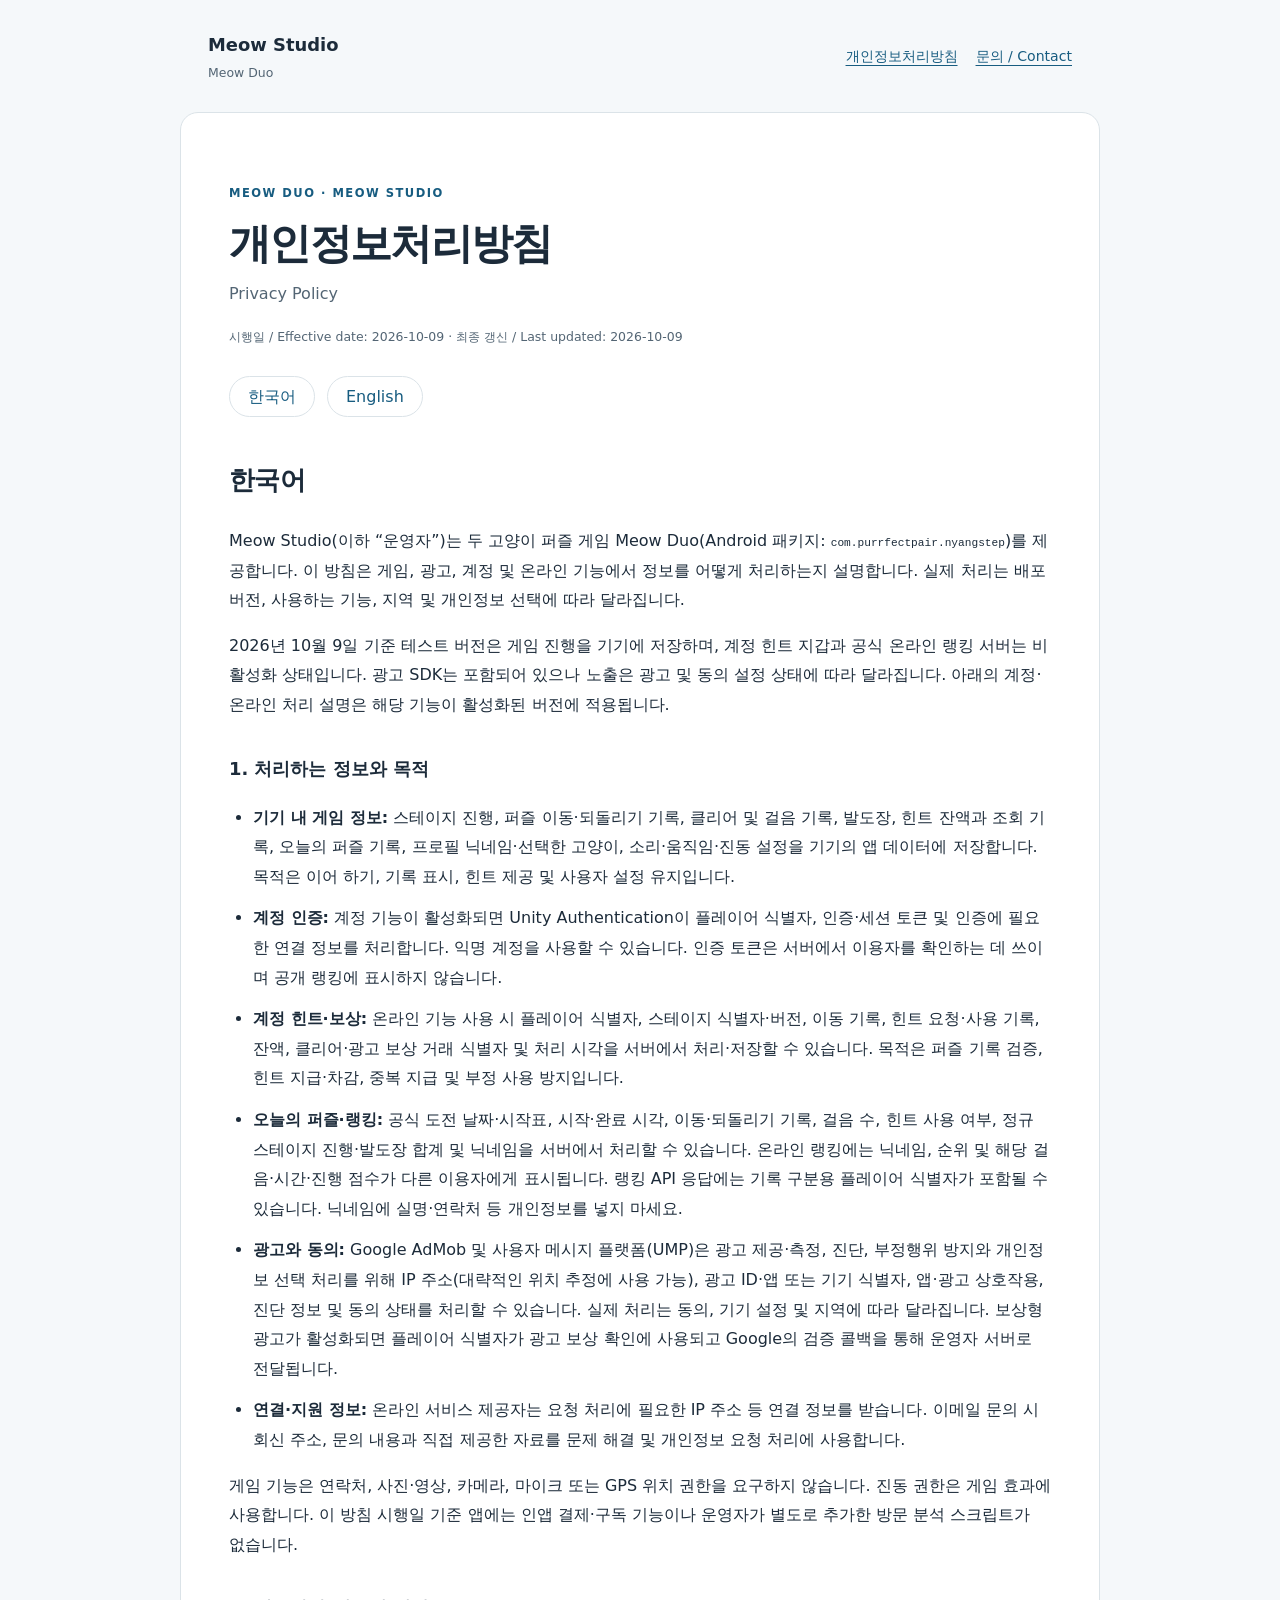
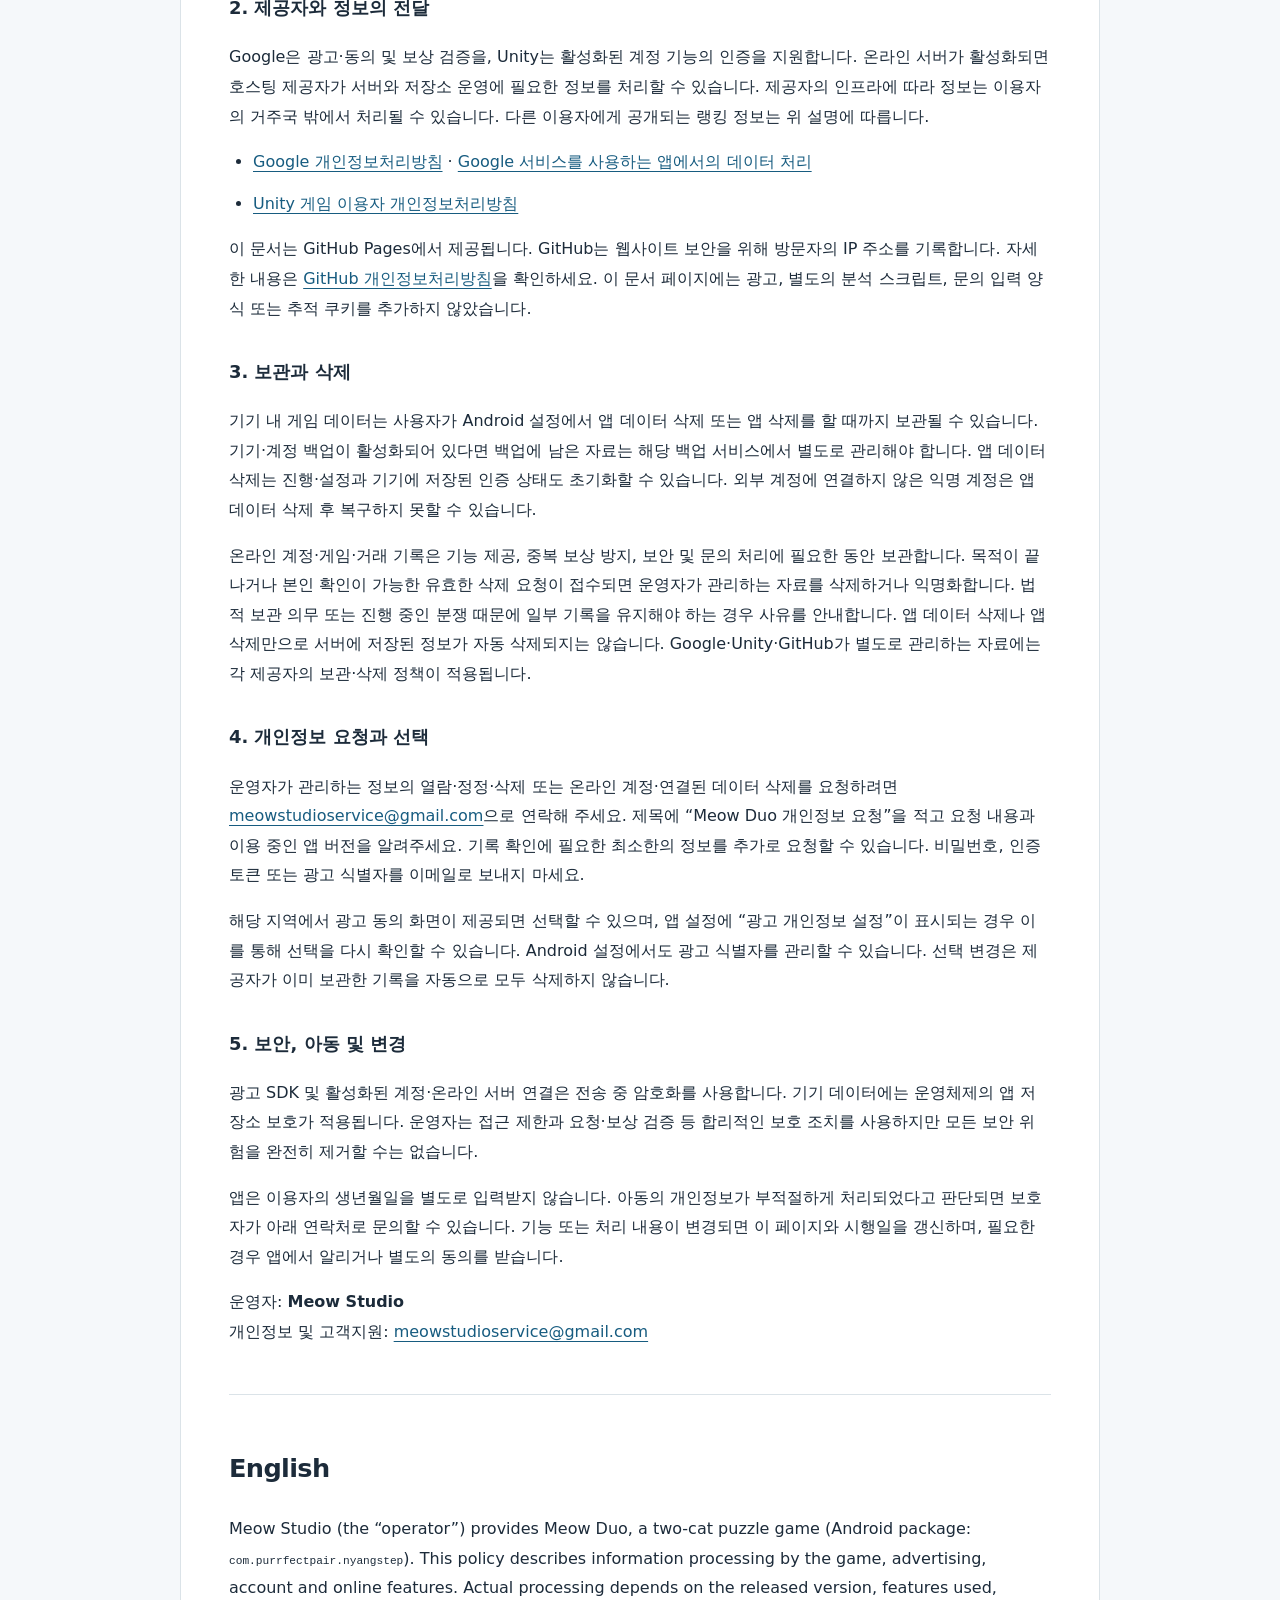
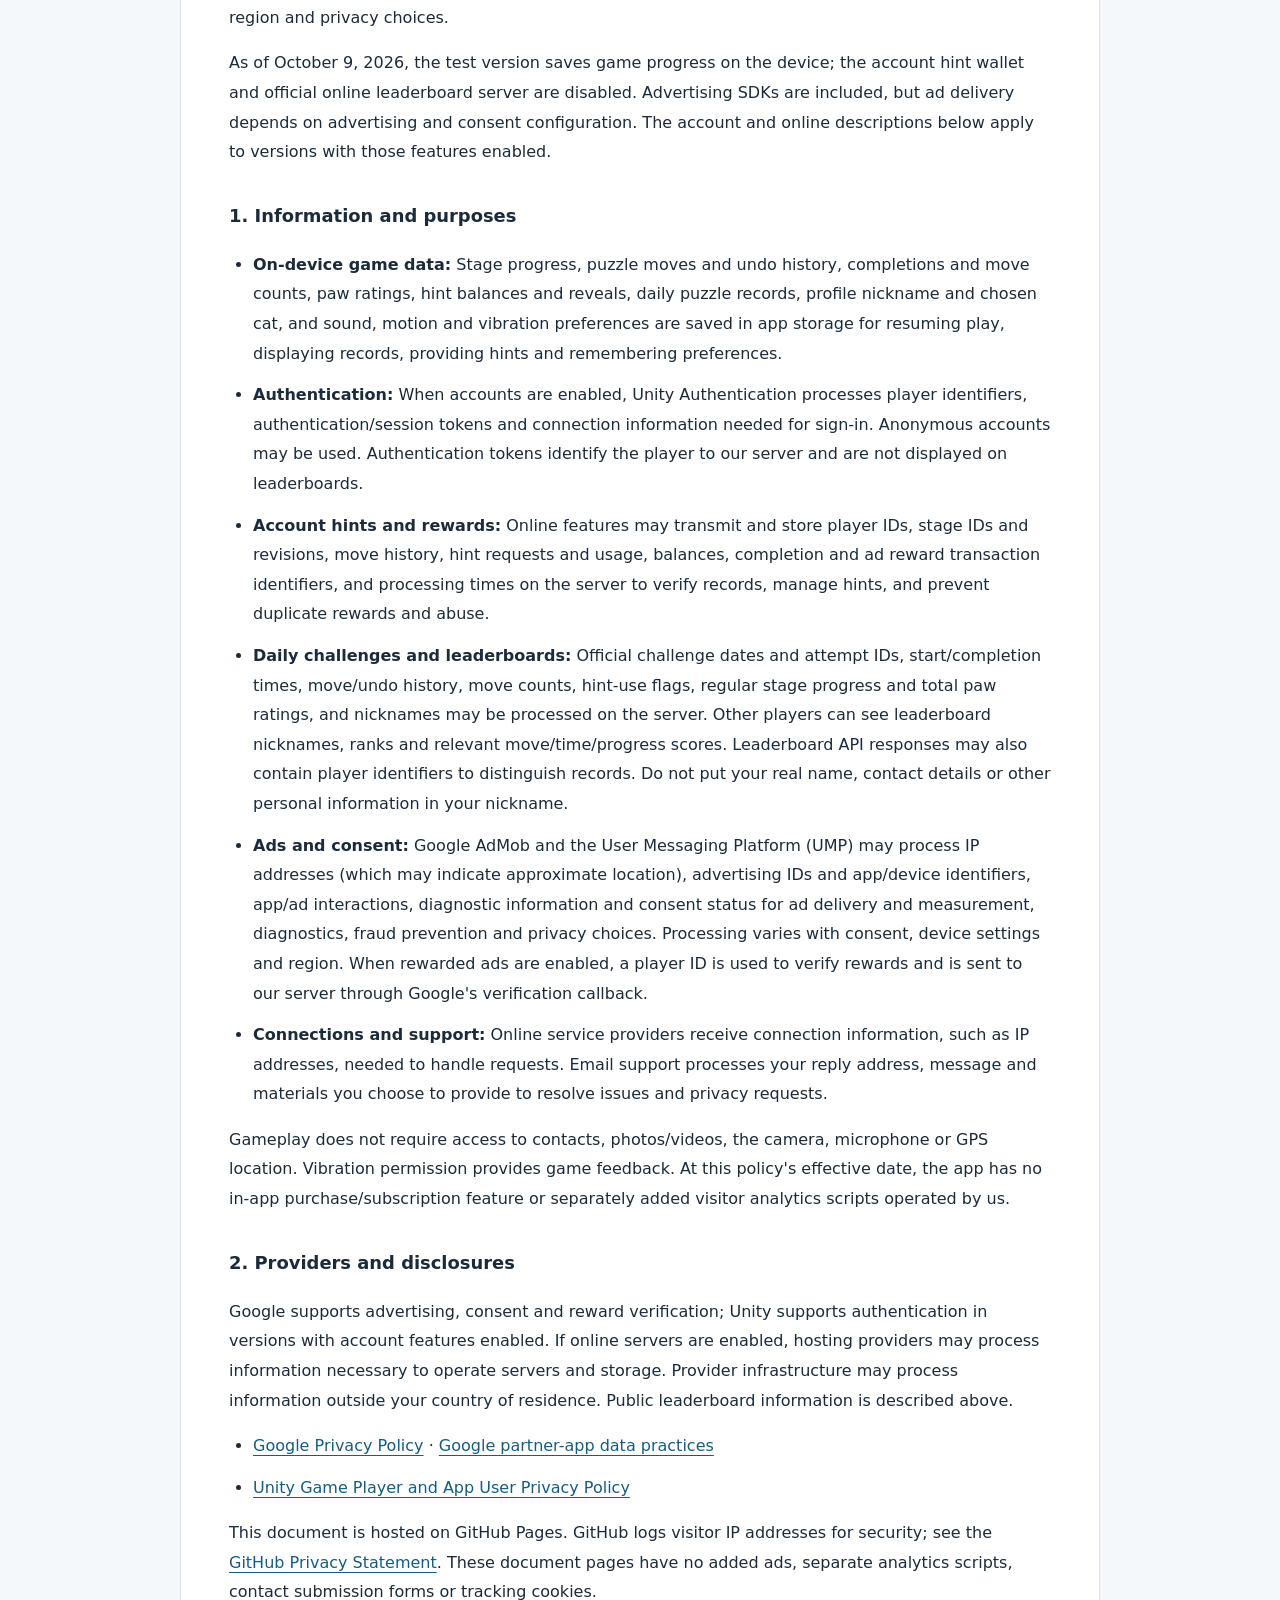
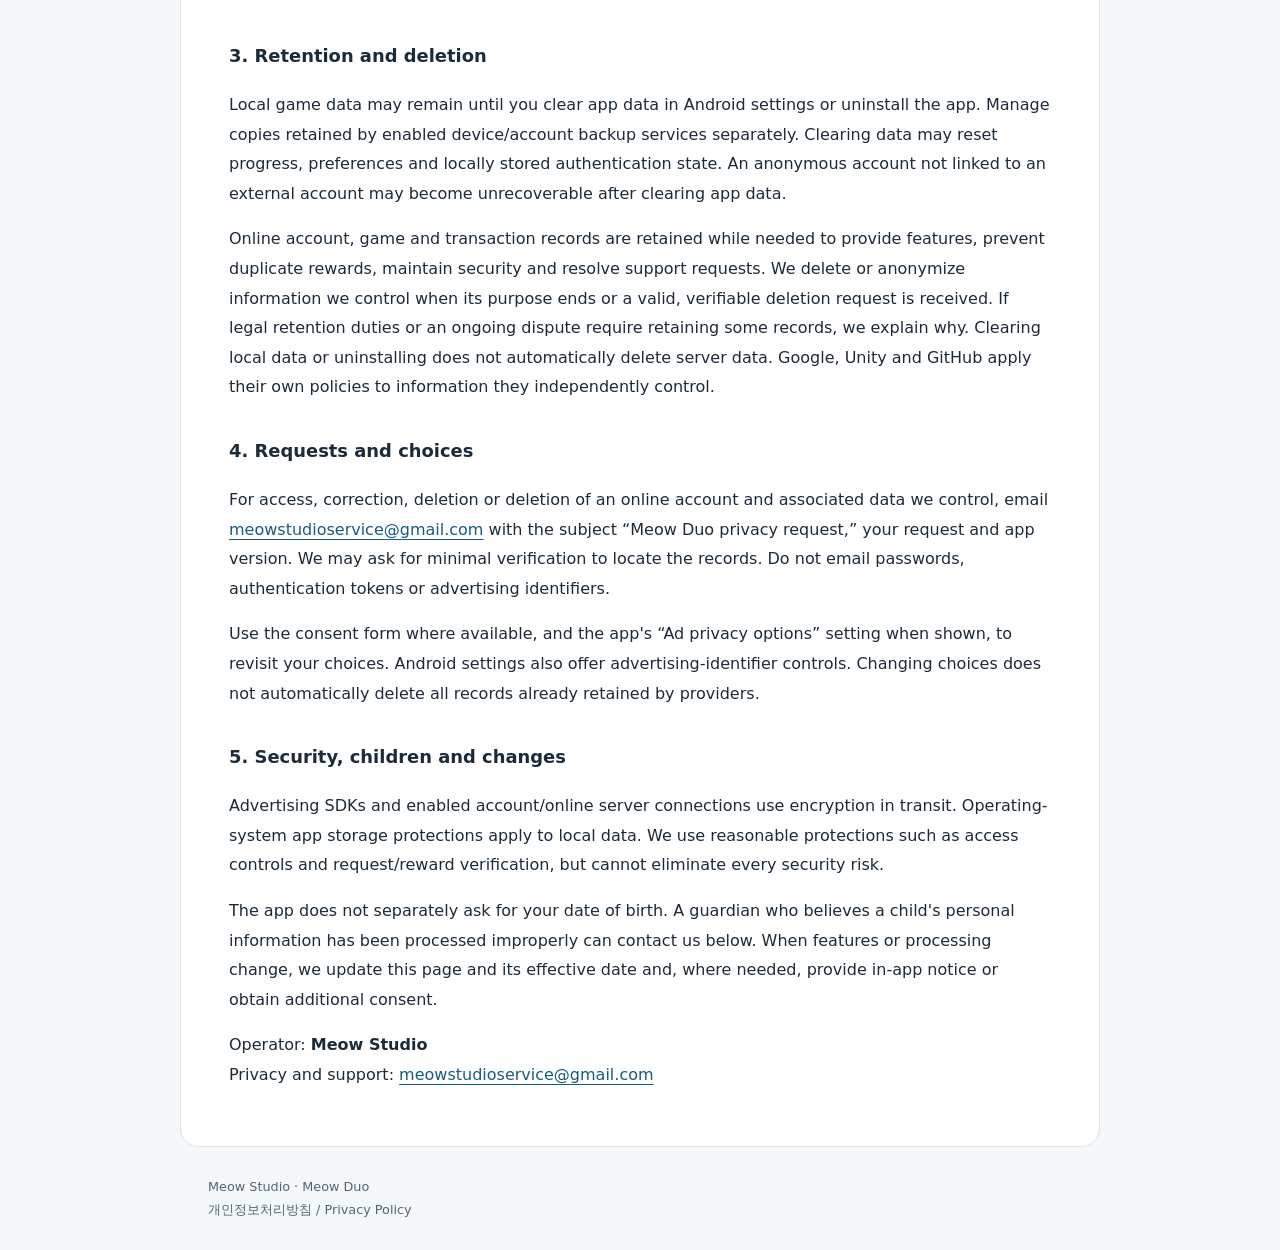
==== privacy.html @ 91e3bddf "docs(meow-duo): 한국어·영어 개인정보처리방침과 지원 페이지 게시" ====
<!doctype html>
<html lang="ko">
<head><meta charset="utf-8"><meta name="viewport" content="width=device-width, initial-scale=1"><meta name="description" content="Meow Duo 개인정보처리방침 / Privacy Policy. 게임 저장, 광고, 계정·힌트·랭킹 및 개인정보 요청 안내."><title>개인정보처리방침 · Meow Duo</title><link rel="stylesheet" href="styles.css"></head>
<body>
<a class="skip" href="#main">본문으로 / Skip to content</a>
<header><a class="brand" href="index.html">Meow Studio <span>Meow Duo</span></a><nav aria-label="문서 / Documents"><a href="privacy.html" aria-current="page">개인정보처리방침</a><a href="#contact">문의 / Contact</a></nav></header>
<main id="main"><p class="eyebrow">MEOW DUO · MEOW STUDIO</p><h1>개인정보처리방침</h1><p class="subtitle">Privacy Policy</p><p class="meta">시행일 / Effective date: 2026-10-09 · 최종 갱신 / Last updated: 2026-10-09</p>
<nav class="language" aria-label="언어 / Language"><a href="#ko">한국어</a><a href="#en">English</a></nav>
<section id="ko" lang="ko"><h2>한국어</h2>
<p>Meow Studio(이하 “운영자”)는 두 고양이 퍼즐 게임 Meow Duo(Android 패키지: <code>com.purrfectpair.nyangstep</code>)를 제공합니다. 이 방침은 게임, 광고, 계정 및 온라인 기능에서 정보를 어떻게 처리하는지 설명합니다. 실제 처리는 배포 버전, 사용하는 기능, 지역 및 개인정보 선택에 따라 달라집니다.</p>
<p>2026년 10월 9일 기준 테스트 버전은 게임 진행을 기기에 저장하며, 계정 힌트 지갑과 공식 온라인 랭킹 서버는 비활성화 상태입니다. 광고 SDK는 포함되어 있으나 노출은 광고 및 동의 설정 상태에 따라 달라집니다. 아래의 계정·온라인 처리 설명은 해당 기능이 활성화된 버전에 적용됩니다.</p>
<h3>1. 처리하는 정보와 목적</h3><ul>
<li><strong>기기 내 게임 정보:</strong> 스테이지 진행, 퍼즐 이동·되돌리기 기록, 클리어 및 걸음 기록, 발도장, 힌트 잔액과 조회 기록, 오늘의 퍼즐 기록, 프로필 닉네임·선택한 고양이, 소리·움직임·진동 설정을 기기의 앱 데이터에 저장합니다. 목적은 이어 하기, 기록 표시, 힌트 제공 및 사용자 설정 유지입니다.</li>
<li><strong>계정 인증:</strong> 계정 기능이 활성화되면 Unity Authentication이 플레이어 식별자, 인증·세션 토큰 및 인증에 필요한 연결 정보를 처리합니다. 익명 계정을 사용할 수 있습니다. 인증 토큰은 서버에서 이용자를 확인하는 데 쓰이며 공개 랭킹에 표시하지 않습니다.</li>
<li><strong>계정 힌트·보상:</strong> 온라인 기능 사용 시 플레이어 식별자, 스테이지 식별자·버전, 이동 기록, 힌트 요청·사용 기록, 잔액, 클리어·광고 보상 거래 식별자 및 처리 시각을 서버에서 처리·저장할 수 있습니다. 목적은 퍼즐 기록 검증, 힌트 지급·차감, 중복 지급 및 부정 사용 방지입니다.</li>
<li><strong>오늘의 퍼즐·랭킹:</strong> 공식 도전 날짜·시작표, 시작·완료 시각, 이동·되돌리기 기록, 걸음 수, 힌트 사용 여부, 정규 스테이지 진행·발도장 합계 및 닉네임을 서버에서 처리할 수 있습니다. 온라인 랭킹에는 닉네임, 순위 및 해당 걸음·시간·진행 점수가 다른 이용자에게 표시됩니다. 랭킹 API 응답에는 기록 구분용 플레이어 식별자가 포함될 수 있습니다. 닉네임에 실명·연락처 등 개인정보를 넣지 마세요.</li>
<li><strong>광고와 동의:</strong> Google AdMob 및 사용자 메시지 플랫폼(UMP)은 광고 제공·측정, 진단, 부정행위 방지와 개인정보 선택 처리를 위해 IP 주소(대략적인 위치 추정에 사용 가능), 광고 ID·앱 또는 기기 식별자, 앱·광고 상호작용, 진단 정보 및 동의 상태를 처리할 수 있습니다. 실제 처리는 동의, 기기 설정 및 지역에 따라 달라집니다. 보상형 광고가 활성화되면 플레이어 식별자가 광고 보상 확인에 사용되고 Google의 검증 콜백을 통해 운영자 서버로 전달됩니다.</li>
<li><strong>연결·지원 정보:</strong> 온라인 서비스 제공자는 요청 처리에 필요한 IP 주소 등 연결 정보를 받습니다. 이메일 문의 시 회신 주소, 문의 내용과 직접 제공한 자료를 문제 해결 및 개인정보 요청 처리에 사용합니다.</li>
</ul>
<p>게임 기능은 연락처, 사진·영상, 카메라, 마이크 또는 GPS 위치 권한을 요구하지 않습니다. 진동 권한은 게임 효과에 사용합니다. 이 방침 시행일 기준 앱에는 인앱 결제·구독 기능이나 운영자가 별도로 추가한 방문 분석 스크립트가 없습니다.</p>
<h3>2. 제공자와 정보의 전달</h3>
<p>Google은 광고·동의 및 보상 검증을, Unity는 활성화된 계정 기능의 인증을 지원합니다. 온라인 서버가 활성화되면 호스팅 제공자가 서버와 저장소 운영에 필요한 정보를 처리할 수 있습니다. 제공자의 인프라에 따라 정보는 이용자의 거주국 밖에서 처리될 수 있습니다. 다른 이용자에게 공개되는 랭킹 정보는 위 설명에 따릅니다.</p>
<ul><li><a href="https://policies.google.com/privacy">Google 개인정보처리방침</a> · <a href="https://policies.google.com/technologies/partner-sites">Google 서비스를 사용하는 앱에서의 데이터 처리</a></li><li><a href="https://unity.com/legal/game-player-and-app-user-privacy-policy">Unity 게임 이용자 개인정보처리방침</a></li></ul>
<p>이 문서는 GitHub Pages에서 제공됩니다. GitHub는 웹사이트 보안을 위해 방문자의 IP 주소를 기록합니다. 자세한 내용은 <a href="https://docs.github.com/en/site-policy/privacy-policies/github-general-privacy-statement">GitHub 개인정보처리방침</a>을 확인하세요. 이 문서 페이지에는 광고, 별도의 분석 스크립트, 문의 입력 양식 또는 추적 쿠키를 추가하지 않았습니다.</p>
<h3>3. 보관과 삭제</h3>
<p>기기 내 게임 데이터는 사용자가 Android 설정에서 앱 데이터 삭제 또는 앱 삭제를 할 때까지 보관될 수 있습니다. 기기·계정 백업이 활성화되어 있다면 백업에 남은 자료는 해당 백업 서비스에서 별도로 관리해야 합니다. 앱 데이터 삭제는 진행·설정과 기기에 저장된 인증 상태도 초기화할 수 있습니다. 외부 계정에 연결하지 않은 익명 계정은 앱 데이터 삭제 후 복구하지 못할 수 있습니다.</p>
<p>온라인 계정·게임·거래 기록은 기능 제공, 중복 보상 방지, 보안 및 문의 처리에 필요한 동안 보관합니다. 목적이 끝나거나 본인 확인이 가능한 유효한 삭제 요청이 접수되면 운영자가 관리하는 자료를 삭제하거나 익명화합니다. 법적 보관 의무 또는 진행 중인 분쟁 때문에 일부 기록을 유지해야 하는 경우 사유를 안내합니다. 앱 데이터 삭제나 앱 삭제만으로 서버에 저장된 정보가 자동 삭제되지는 않습니다. Google·Unity·GitHub가 별도로 관리하는 자료에는 각 제공자의 보관·삭제 정책이 적용됩니다.</p>
<h3>4. 개인정보 요청과 선택</h3>
<p>운영자가 관리하는 정보의 열람·정정·삭제 또는 온라인 계정·연결된 데이터 삭제를 요청하려면 <a href="mailto:meowstudioservice@gmail.com?subject=Meow%20Duo%20privacy%20request">meowstudioservice@gmail.com</a>으로 연락해 주세요. 제목에 “Meow Duo 개인정보 요청”을 적고 요청 내용과 이용 중인 앱 버전을 알려주세요. 기록 확인에 필요한 최소한의 정보를 추가로 요청할 수 있습니다. 비밀번호, 인증 토큰 또는 광고 식별자를 이메일로 보내지 마세요.</p>
<p>해당 지역에서 광고 동의 화면이 제공되면 선택할 수 있으며, 앱 설정에 “광고 개인정보 설정”이 표시되는 경우 이를 통해 선택을 다시 확인할 수 있습니다. Android 설정에서도 광고 식별자를 관리할 수 있습니다. 선택 변경은 제공자가 이미 보관한 기록을 자동으로 모두 삭제하지 않습니다.</p>
<h3>5. 보안, 아동 및 변경</h3>
<p>광고 SDK 및 활성화된 계정·온라인 서버 연결은 전송 중 암호화를 사용합니다. 기기 데이터에는 운영체제의 앱 저장소 보호가 적용됩니다. 운영자는 접근 제한과 요청·보상 검증 등 합리적인 보호 조치를 사용하지만 모든 보안 위험을 완전히 제거할 수는 없습니다.</p>
<p>앱은 이용자의 생년월일을 별도로 입력받지 않습니다. 아동의 개인정보가 부적절하게 처리되었다고 판단되면 보호자가 아래 연락처로 문의할 수 있습니다. 기능 또는 처리 내용이 변경되면 이 페이지와 시행일을 갱신하며, 필요한 경우 앱에서 알리거나 별도의 동의를 받습니다.</p>
<p id="contact">운영자: <strong>Meow Studio</strong><br>개인정보 및 고객지원: <a href="mailto:meowstudioservice@gmail.com">meowstudioservice@gmail.com</a></p></section>
<section id="en" lang="en"><h2>English</h2>
<p>Meow Studio (the “operator”) provides Meow Duo, a two-cat puzzle game (Android package: <code>com.purrfectpair.nyangstep</code>). This policy describes information processing by the game, advertising, account and online features. Actual processing depends on the released version, features used, region and privacy choices.</p>
<p>As of October 9, 2026, the test version saves game progress on the device; the account hint wallet and official online leaderboard server are disabled. Advertising SDKs are included, but ad delivery depends on advertising and consent configuration. The account and online descriptions below apply to versions with those features enabled.</p>
<h3>1. Information and purposes</h3><ul>
<li><strong>On-device game data:</strong> Stage progress, puzzle moves and undo history, completions and move counts, paw ratings, hint balances and reveals, daily puzzle records, profile nickname and chosen cat, and sound, motion and vibration preferences are saved in app storage for resuming play, displaying records, providing hints and remembering preferences.</li>
<li><strong>Authentication:</strong> When accounts are enabled, Unity Authentication processes player identifiers, authentication/session tokens and connection information needed for sign-in. Anonymous accounts may be used. Authentication tokens identify the player to our server and are not displayed on leaderboards.</li>
<li><strong>Account hints and rewards:</strong> Online features may transmit and store player IDs, stage IDs and revisions, move history, hint requests and usage, balances, completion and ad reward transaction identifiers, and processing times on the server to verify records, manage hints, and prevent duplicate rewards and abuse.</li>
<li><strong>Daily challenges and leaderboards:</strong> Official challenge dates and attempt IDs, start/completion times, move/undo history, move counts, hint-use flags, regular stage progress and total paw ratings, and nicknames may be processed on the server. Other players can see leaderboard nicknames, ranks and relevant move/time/progress scores. Leaderboard API responses may also contain player identifiers to distinguish records. Do not put your real name, contact details or other personal information in your nickname.</li>
<li><strong>Ads and consent:</strong> Google AdMob and the User Messaging Platform (UMP) may process IP addresses (which may indicate approximate location), advertising IDs and app/device identifiers, app/ad interactions, diagnostic information and consent status for ad delivery and measurement, diagnostics, fraud prevention and privacy choices. Processing varies with consent, device settings and region. When rewarded ads are enabled, a player ID is used to verify rewards and is sent to our server through Google's verification callback.</li>
<li><strong>Connections and support:</strong> Online service providers receive connection information, such as IP addresses, needed to handle requests. Email support processes your reply address, message and materials you choose to provide to resolve issues and privacy requests.</li></ul>
<p>Gameplay does not require access to contacts, photos/videos, the camera, microphone or GPS location. Vibration permission provides game feedback. At this policy's effective date, the app has no in-app purchase/subscription feature or separately added visitor analytics scripts operated by us.</p>
<h3>2. Providers and disclosures</h3>
<p>Google supports advertising, consent and reward verification; Unity supports authentication in versions with account features enabled. If online servers are enabled, hosting providers may process information necessary to operate servers and storage. Provider infrastructure may process information outside your country of residence. Public leaderboard information is described above.</p>
<ul><li><a href="https://policies.google.com/privacy">Google Privacy Policy</a> · <a href="https://policies.google.com/technologies/partner-sites">Google partner-app data practices</a></li><li><a href="https://unity.com/legal/game-player-and-app-user-privacy-policy">Unity Game Player and App User Privacy Policy</a></li></ul>
<p>This document is hosted on GitHub Pages. GitHub logs visitor IP addresses for security; see the <a href="https://docs.github.com/en/site-policy/privacy-policies/github-general-privacy-statement">GitHub Privacy Statement</a>. These document pages have no added ads, separate analytics scripts, contact submission forms or tracking cookies.</p>
<h3>3. Retention and deletion</h3>
<p>Local game data may remain until you clear app data in Android settings or uninstall the app. Manage copies retained by enabled device/account backup services separately. Clearing data may reset progress, preferences and locally stored authentication state. An anonymous account not linked to an external account may become unrecoverable after clearing app data.</p>
<p>Online account, game and transaction records are retained while needed to provide features, prevent duplicate rewards, maintain security and resolve support requests. We delete or anonymize information we control when its purpose ends or a valid, verifiable deletion request is received. If legal retention duties or an ongoing dispute require retaining some records, we explain why. Clearing local data or uninstalling does not automatically delete server data. Google, Unity and GitHub apply their own policies to information they independently control.</p>
<h3>4. Requests and choices</h3>
<p>For access, correction, deletion or deletion of an online account and associated data we control, email <a href="mailto:meowstudioservice@gmail.com?subject=Meow%20Duo%20privacy%20request">meowstudioservice@gmail.com</a> with the subject “Meow Duo privacy request,” your request and app version. We may ask for minimal verification to locate the records. Do not email passwords, authentication tokens or advertising identifiers.</p>
<p>Use the consent form where available, and the app's “Ad privacy options” setting when shown, to revisit your choices. Android settings also offer advertising-identifier controls. Changing choices does not automatically delete all records already retained by providers.</p>
<h3>5. Security, children and changes</h3>
<p>Advertising SDKs and enabled account/online server connections use encryption in transit. Operating-system app storage protections apply to local data. We use reasonable protections such as access controls and request/reward verification, but cannot eliminate every security risk.</p>
<p>The app does not separately ask for your date of birth. A guardian who believes a child's personal information has been processed improperly can contact us below. When features or processing change, we update this page and its effective date and, where needed, provide in-app notice or obtain additional consent.</p>
<p>Operator: <strong>Meow Studio</strong><br>Privacy and support: <a href="mailto:meowstudioservice@gmail.com">meowstudioservice@gmail.com</a></p></section>
</main><footer>Meow Studio · Meow Duo <span>개인정보처리방침 / Privacy Policy</span></footer></body></html>
---- styles.css ----
:root { color-scheme: light; --ink:#1c2b3a; --muted:#536574; --accent:#175c80; --line:#dbe3e8; }
* { box-sizing:border-box; }
html { scroll-behavior:smooth; scroll-padding-top:24px; }
body { margin:0; background:#f5f8fa; color:var(--ink); font-family:system-ui,-apple-system,"Segoe UI","Malgun Gothic",sans-serif; line-height:1.85; }
a { color:var(--accent); text-underline-offset:4px; overflow-wrap:anywhere; }
a:focus-visible { outline:3px solid #e2942b; outline-offset:5px; }
header, main, footer { max-width:920px; margin:auto; padding:28px; }
header { display:flex; align-items:center; justify-content:space-between; flex-wrap:wrap; gap:18px; }
header nav { display:flex; flex-wrap:wrap; gap:18px; font-size:.88rem; }
.brand { color:var(--ink); font-size:1.12rem; font-weight:750; text-decoration:none; }
.brand span { display:block; color:var(--muted); font-size:.78rem; font-weight:450; }
main { background:#fff; border:1px solid var(--line); border-radius:18px; padding:40px 48px; }
.draft { background:#fff3d9; border:1px solid #edcd89; padding:12px 16px; border-radius:8px; font-size:.85rem; color:#694a0c; }
.eyebrow { margin-top:30px; color:var(--accent); font-size:.72rem; font-weight:750; letter-spacing:.13em; }
h1 { margin:4px 0 8px; font-size:clamp(1.9rem,5vw,2.65rem); line-height:1.3; letter-spacing:-.04em; }
.subtitle { margin-top:0; color:var(--muted); }
.meta { color:var(--muted); font-size:.78rem; }
h2 { margin-top:2.5rem; font-size:1.6rem; letter-spacing:-.025em; }
h3 { margin-top:2rem; font-size:1.12rem; }
section + section { border-top:1px solid var(--line); margin-top:48px; padding-top:10px; }
li { margin-bottom:12px; }
ul { padding-left:24px; }
code { overflow-wrap:anywhere; font-size:.86em; }
.language { display:flex; gap:12px; margin:28px 0; }
.language a { border:1px solid var(--line); padding:5px 18px; border-radius:40px; text-decoration:none; }
.pending { color:#805000; background:#fff3d9; padding:2px 5px; border-radius:4px; overflow-wrap:anywhere; }
.table-wrap { overflow-x:auto; }
table { width:100%; border-collapse:collapse; text-align:left; font-size:.91rem; }
caption { text-align:left; font-weight:650; margin-bottom:8px; }
th, td { padding:12px; border-bottom:1px solid var(--line); vertical-align:top; }
thead { background:#f0f5f8; }
.cards { display:grid; grid-template-columns:1fr 1fr; gap:18px; margin:28px 0; }
.card { padding:24px; border:1px solid var(--line); border-radius:12px; text-decoration:none; }
.card strong, .card span { display:block; }
.card p { color:var(--muted); font-size:.9rem; }
footer { font-size:.8rem; color:var(--muted); }
footer span { display:block; }
.skip { position:absolute; top:-100px; left:12px; padding:10px; background:#fff; }
.skip:focus { top:8px; }
@media(max-width:600px) { header, footer { padding:20px; } main { padding:24px 20px; border-radius:0; border-left:0; border-right:0; } .cards { grid-template-columns:1fr; } th,td { padding:9px; } }
@media(prefers-reduced-motion:reduce) { html { scroll-behavior:auto; } }
@media print { body { background:white; } header,footer,.language,.skip { display:none; } main { border:0; max-width:none; padding:0; } a { color:inherit; } }
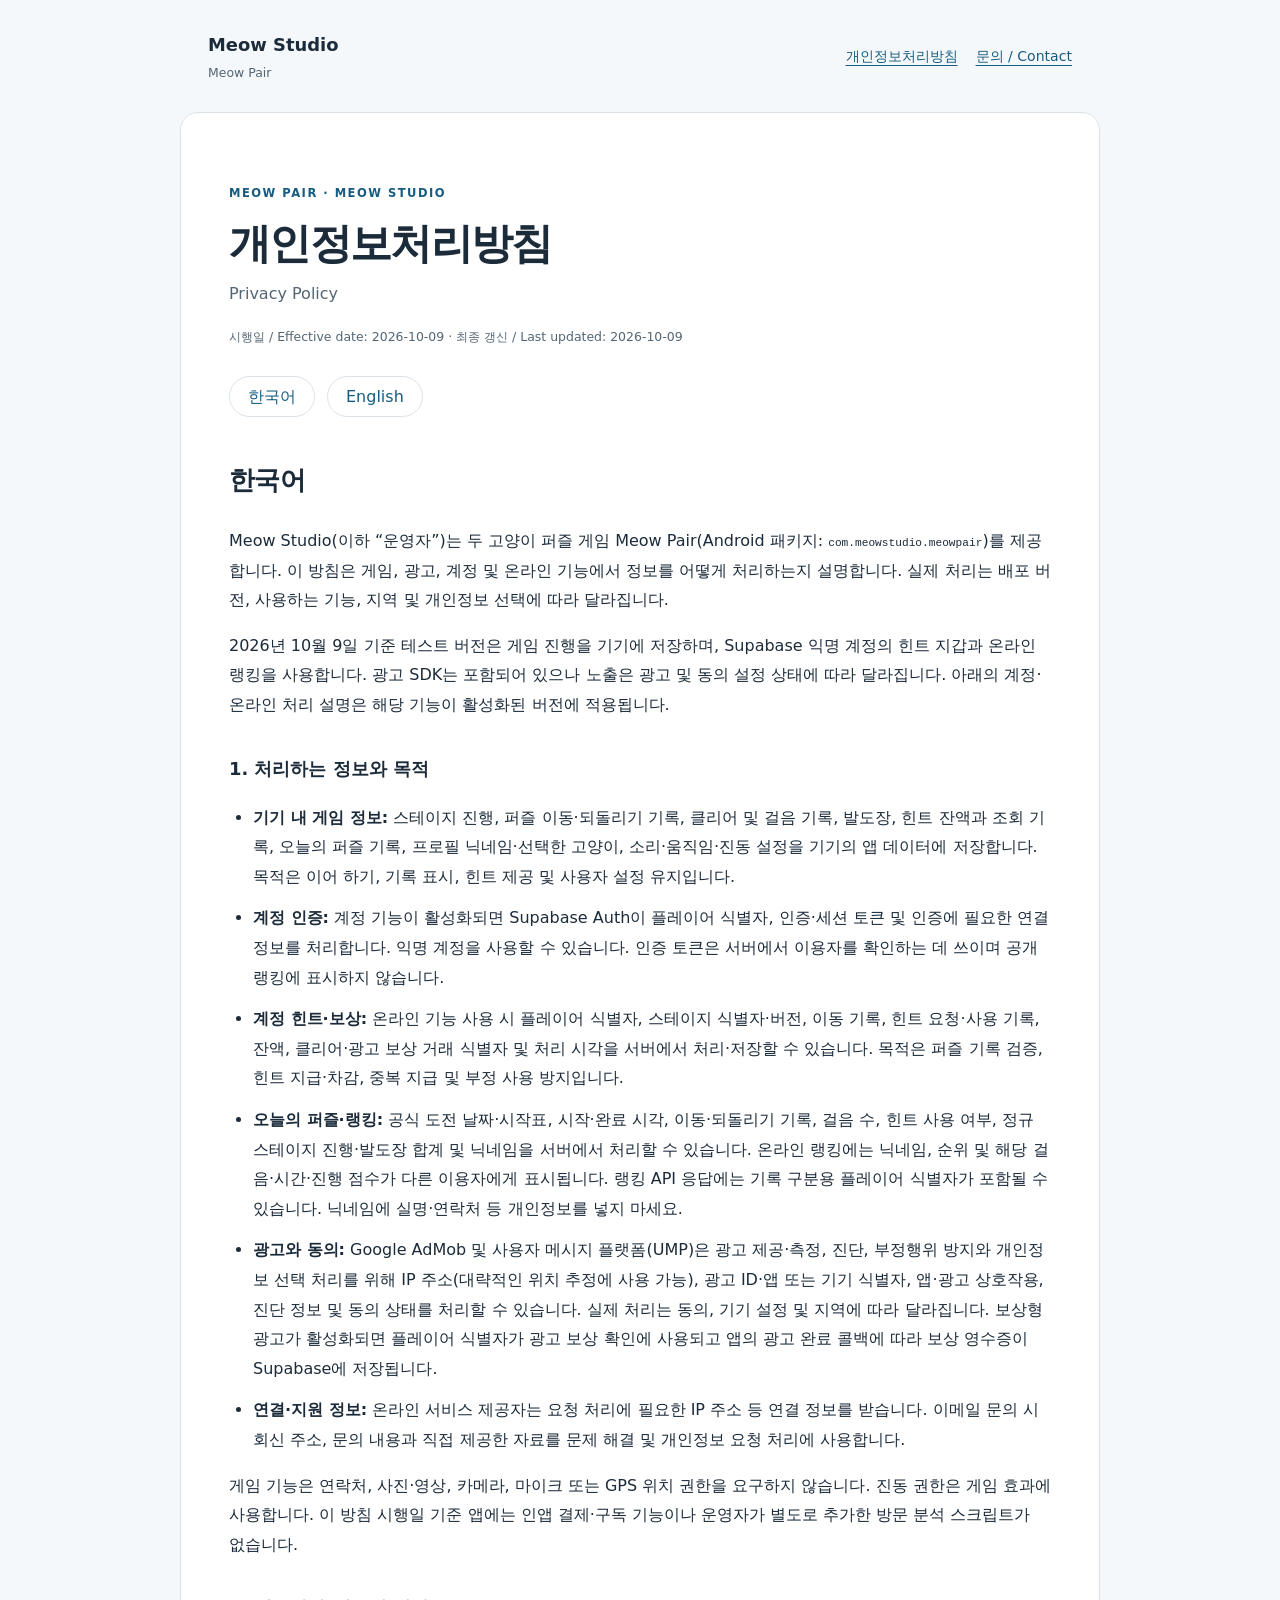
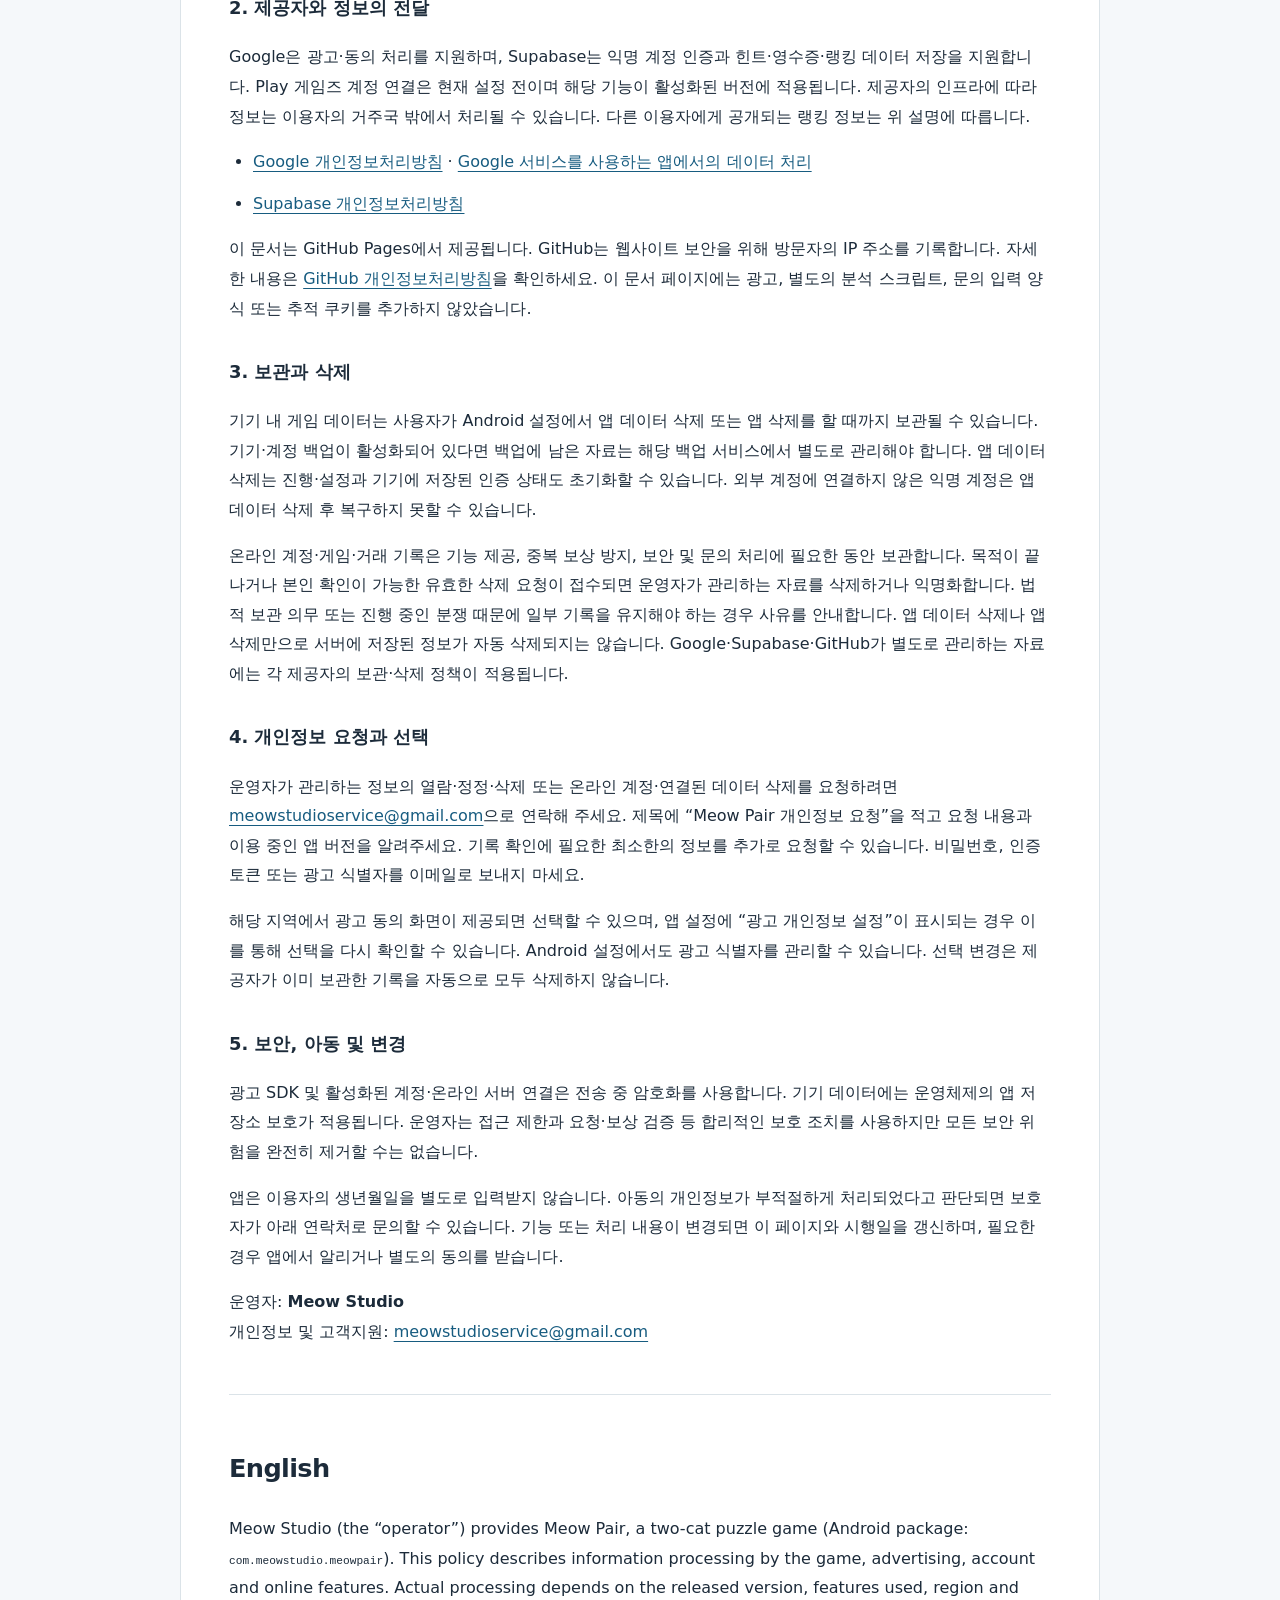
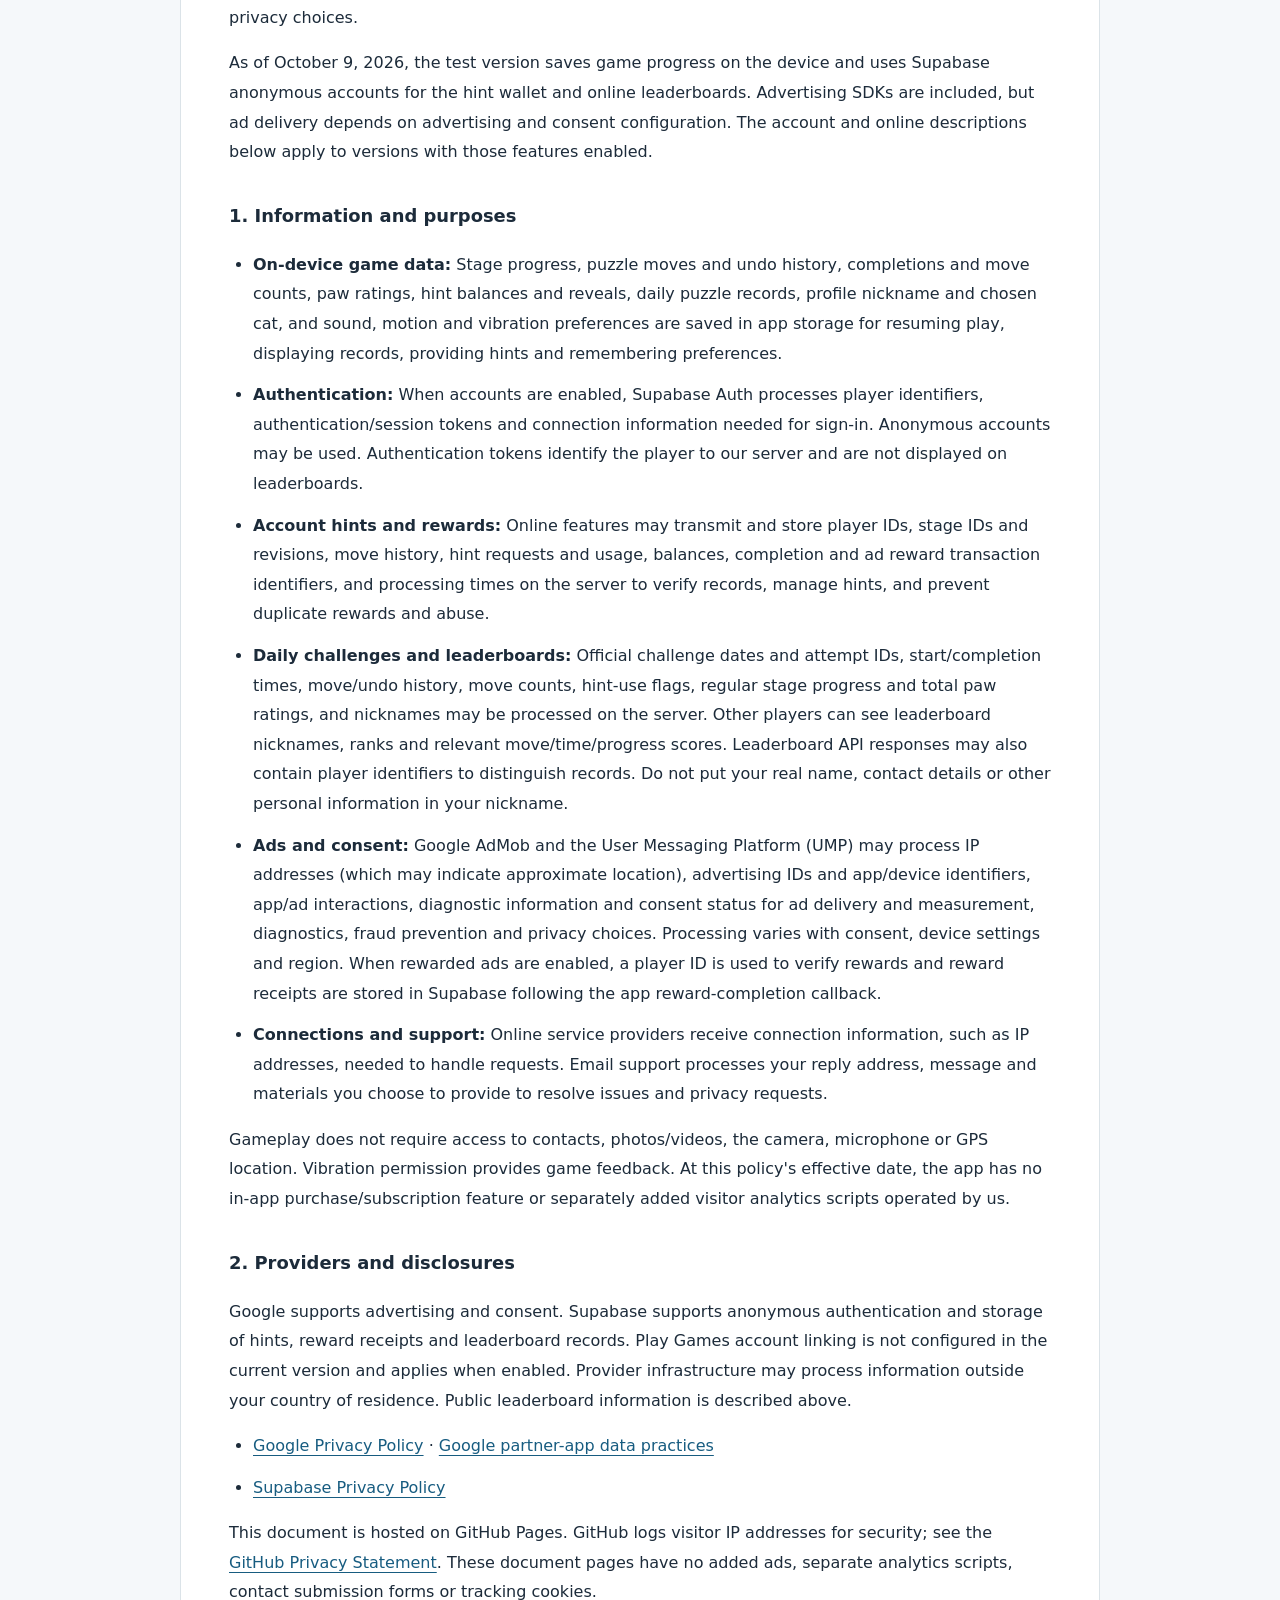
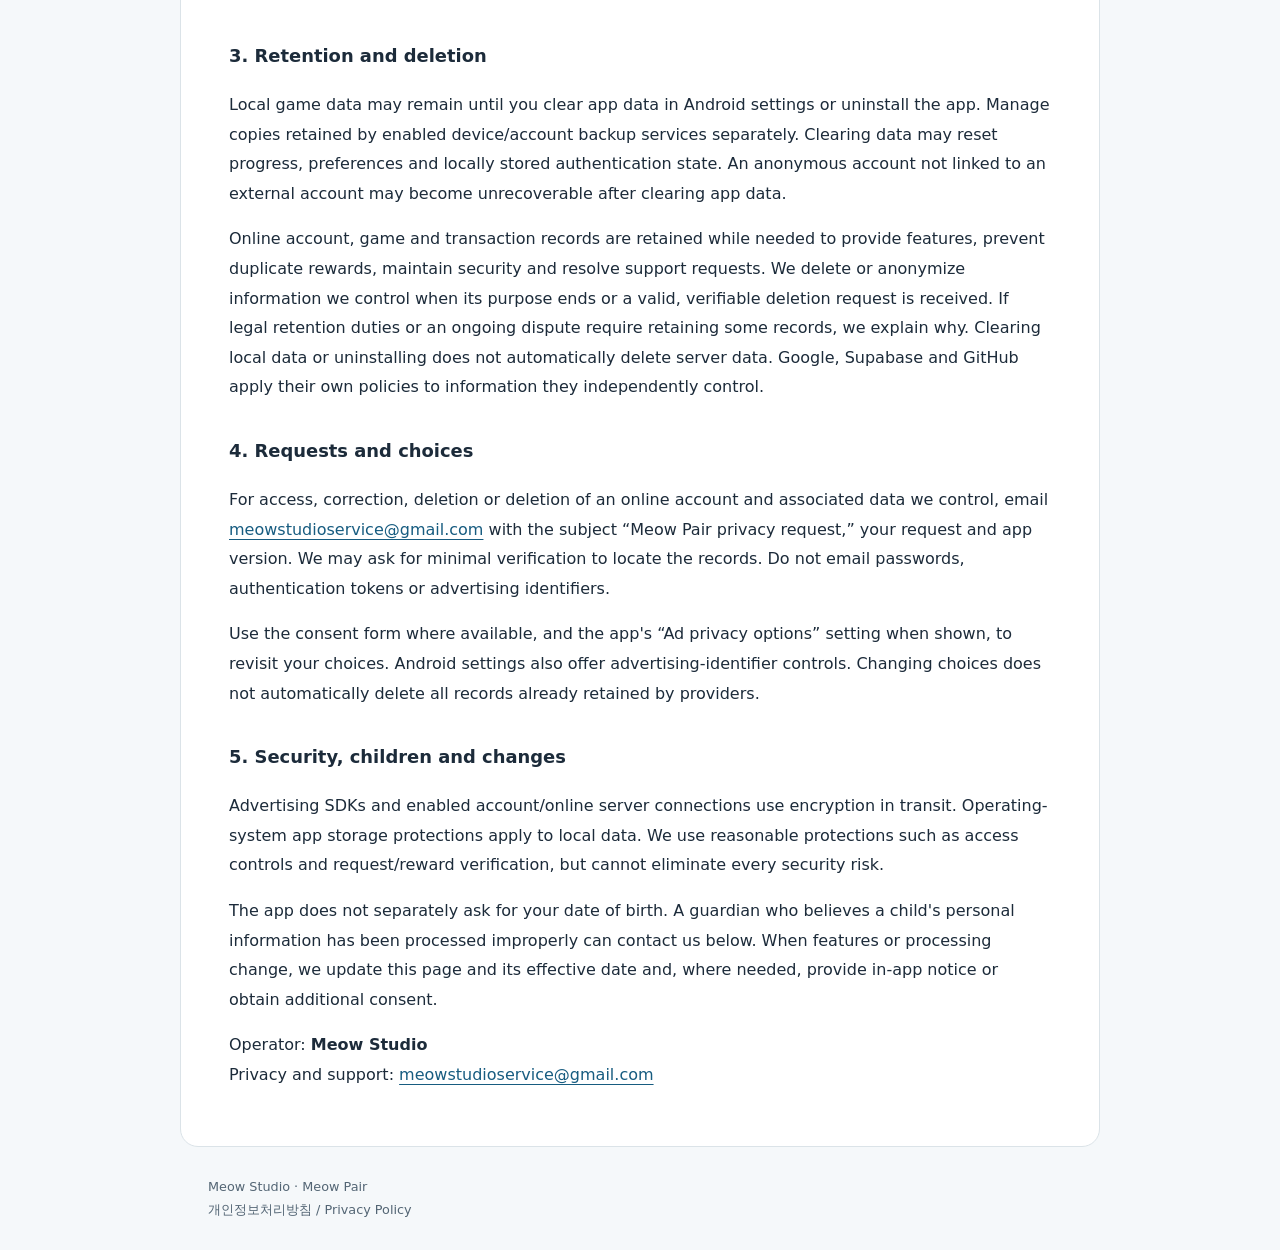
==== commit 5c08f801: "docs(meow-pair): 앱 이름과 Supabase 개인정보 안내 갱신" ====
--- a/privacy.html
+++ b/privacy.html
@@ -1,60 +1,60 @@
 <!doctype html>
 <html lang="ko">
-<head><meta charset="utf-8"><meta name="viewport" content="width=device-width, initial-scale=1"><meta name="description" content="Meow Duo 개인정보처리방침 / Privacy Policy. 게임 저장, 광고, 계정·힌트·랭킹 및 개인정보 요청 안내."><title>개인정보처리방침 · Meow Duo</title><link rel="stylesheet" href="styles.css"></head>
+<head><meta charset="utf-8"><meta name="viewport" content="width=device-width, initial-scale=1"><meta name="description" content="Meow Pair 개인정보처리방침 / Privacy Policy. 게임 저장, 광고, 계정·힌트·랭킹 및 개인정보 요청 안내."><title>개인정보처리방침 · Meow Pair</title><link rel="stylesheet" href="styles.css"></head>
 <body>
 <a class="skip" href="#main">본문으로 / Skip to content</a>
-<header><a class="brand" href="index.html">Meow Studio <span>Meow Duo</span></a><nav aria-label="문서 / Documents"><a href="privacy.html" aria-current="page">개인정보처리방침</a><a href="#contact">문의 / Contact</a></nav></header>
-<main id="main"><p class="eyebrow">MEOW DUO · MEOW STUDIO</p><h1>개인정보처리방침</h1><p class="subtitle">Privacy Policy</p><p class="meta">시행일 / Effective date: 2026-10-09 · 최종 갱신 / Last updated: 2026-10-09</p>
+<header><a class="brand" href="index.html">Meow Studio <span>Meow Pair</span></a><nav aria-label="문서 / Documents"><a href="privacy.html" aria-current="page">개인정보처리방침</a><a href="#contact">문의 / Contact</a></nav></header>
+<main id="main"><p class="eyebrow">MEOW PAIR · MEOW STUDIO</p><h1>개인정보처리방침</h1><p class="subtitle">Privacy Policy</p><p class="meta">시행일 / Effective date: 2026-10-09 · 최종 갱신 / Last updated: 2026-10-09</p>
 <nav class="language" aria-label="언어 / Language"><a href="#ko">한국어</a><a href="#en">English</a></nav>
 <section id="ko" lang="ko"><h2>한국어</h2>
-<p>Meow Studio(이하 “운영자”)는 두 고양이 퍼즐 게임 Meow Duo(Android 패키지: <code>com.purrfectpair.nyangstep</code>)를 제공합니다. 이 방침은 게임, 광고, 계정 및 온라인 기능에서 정보를 어떻게 처리하는지 설명합니다. 실제 처리는 배포 버전, 사용하는 기능, 지역 및 개인정보 선택에 따라 달라집니다.</p>
-<p>2026년 10월 9일 기준 테스트 버전은 게임 진행을 기기에 저장하며, 계정 힌트 지갑과 공식 온라인 랭킹 서버는 비활성화 상태입니다. 광고 SDK는 포함되어 있으나 노출은 광고 및 동의 설정 상태에 따라 달라집니다. 아래의 계정·온라인 처리 설명은 해당 기능이 활성화된 버전에 적용됩니다.</p>
+<p>Meow Studio(이하 “운영자”)는 두 고양이 퍼즐 게임 Meow Pair(Android 패키지: <code>com.meowstudio.meowpair</code>)를 제공합니다. 이 방침은 게임, 광고, 계정 및 온라인 기능에서 정보를 어떻게 처리하는지 설명합니다. 실제 처리는 배포 버전, 사용하는 기능, 지역 및 개인정보 선택에 따라 달라집니다.</p>
+<p>2026년 10월 9일 기준 테스트 버전은 게임 진행을 기기에 저장하며, Supabase 익명 계정의 힌트 지갑과 온라인 랭킹을 사용합니다. 광고 SDK는 포함되어 있으나 노출은 광고 및 동의 설정 상태에 따라 달라집니다. 아래의 계정·온라인 처리 설명은 해당 기능이 활성화된 버전에 적용됩니다.</p>
 <h3>1. 처리하는 정보와 목적</h3><ul>
 <li><strong>기기 내 게임 정보:</strong> 스테이지 진행, 퍼즐 이동·되돌리기 기록, 클리어 및 걸음 기록, 발도장, 힌트 잔액과 조회 기록, 오늘의 퍼즐 기록, 프로필 닉네임·선택한 고양이, 소리·움직임·진동 설정을 기기의 앱 데이터에 저장합니다. 목적은 이어 하기, 기록 표시, 힌트 제공 및 사용자 설정 유지입니다.</li>
-<li><strong>계정 인증:</strong> 계정 기능이 활성화되면 Unity Authentication이 플레이어 식별자, 인증·세션 토큰 및 인증에 필요한 연결 정보를 처리합니다. 익명 계정을 사용할 수 있습니다. 인증 토큰은 서버에서 이용자를 확인하는 데 쓰이며 공개 랭킹에 표시하지 않습니다.</li>
+<li><strong>계정 인증:</strong> 계정 기능이 활성화되면 Supabase Auth이 플레이어 식별자, 인증·세션 토큰 및 인증에 필요한 연결 정보를 처리합니다. 익명 계정을 사용할 수 있습니다. 인증 토큰은 서버에서 이용자를 확인하는 데 쓰이며 공개 랭킹에 표시하지 않습니다.</li>
 <li><strong>계정 힌트·보상:</strong> 온라인 기능 사용 시 플레이어 식별자, 스테이지 식별자·버전, 이동 기록, 힌트 요청·사용 기록, 잔액, 클리어·광고 보상 거래 식별자 및 처리 시각을 서버에서 처리·저장할 수 있습니다. 목적은 퍼즐 기록 검증, 힌트 지급·차감, 중복 지급 및 부정 사용 방지입니다.</li>
 <li><strong>오늘의 퍼즐·랭킹:</strong> 공식 도전 날짜·시작표, 시작·완료 시각, 이동·되돌리기 기록, 걸음 수, 힌트 사용 여부, 정규 스테이지 진행·발도장 합계 및 닉네임을 서버에서 처리할 수 있습니다. 온라인 랭킹에는 닉네임, 순위 및 해당 걸음·시간·진행 점수가 다른 이용자에게 표시됩니다. 랭킹 API 응답에는 기록 구분용 플레이어 식별자가 포함될 수 있습니다. 닉네임에 실명·연락처 등 개인정보를 넣지 마세요.</li>
-<li><strong>광고와 동의:</strong> Google AdMob 및 사용자 메시지 플랫폼(UMP)은 광고 제공·측정, 진단, 부정행위 방지와 개인정보 선택 처리를 위해 IP 주소(대략적인 위치 추정에 사용 가능), 광고 ID·앱 또는 기기 식별자, 앱·광고 상호작용, 진단 정보 및 동의 상태를 처리할 수 있습니다. 실제 처리는 동의, 기기 설정 및 지역에 따라 달라집니다. 보상형 광고가 활성화되면 플레이어 식별자가 광고 보상 확인에 사용되고 Google의 검증 콜백을 통해 운영자 서버로 전달됩니다.</li>
+<li><strong>광고와 동의:</strong> Google AdMob 및 사용자 메시지 플랫폼(UMP)은 광고 제공·측정, 진단, 부정행위 방지와 개인정보 선택 처리를 위해 IP 주소(대략적인 위치 추정에 사용 가능), 광고 ID·앱 또는 기기 식별자, 앱·광고 상호작용, 진단 정보 및 동의 상태를 처리할 수 있습니다. 실제 처리는 동의, 기기 설정 및 지역에 따라 달라집니다. 보상형 광고가 활성화되면 플레이어 식별자가 광고 보상 확인에 사용되고 앱의 광고 완료 콜백에 따라 보상 영수증이 Supabase에 저장됩니다.</li>
 <li><strong>연결·지원 정보:</strong> 온라인 서비스 제공자는 요청 처리에 필요한 IP 주소 등 연결 정보를 받습니다. 이메일 문의 시 회신 주소, 문의 내용과 직접 제공한 자료를 문제 해결 및 개인정보 요청 처리에 사용합니다.</li>
 </ul>
 <p>게임 기능은 연락처, 사진·영상, 카메라, 마이크 또는 GPS 위치 권한을 요구하지 않습니다. 진동 권한은 게임 효과에 사용합니다. 이 방침 시행일 기준 앱에는 인앱 결제·구독 기능이나 운영자가 별도로 추가한 방문 분석 스크립트가 없습니다.</p>
 <h3>2. 제공자와 정보의 전달</h3>
-<p>Google은 광고·동의 및 보상 검증을, Unity는 활성화된 계정 기능의 인증을 지원합니다. 온라인 서버가 활성화되면 호스팅 제공자가 서버와 저장소 운영에 필요한 정보를 처리할 수 있습니다. 제공자의 인프라에 따라 정보는 이용자의 거주국 밖에서 처리될 수 있습니다. 다른 이용자에게 공개되는 랭킹 정보는 위 설명에 따릅니다.</p>
-<ul><li><a href="https://policies.google.com/privacy">Google 개인정보처리방침</a> · <a href="https://policies.google.com/technologies/partner-sites">Google 서비스를 사용하는 앱에서의 데이터 처리</a></li><li><a href="https://unity.com/legal/game-player-and-app-user-privacy-policy">Unity 게임 이용자 개인정보처리방침</a></li></ul>
+<p>Google은 광고·동의 처리를 지원하며, Supabase는 익명 계정 인증과 힌트·영수증·랭킹 데이터 저장을 지원합니다. Play 게임즈 계정 연결은 현재 설정 전이며 해당 기능이 활성화된 버전에 적용됩니다. 제공자의 인프라에 따라 정보는 이용자의 거주국 밖에서 처리될 수 있습니다. 다른 이용자에게 공개되는 랭킹 정보는 위 설명에 따릅니다.</p>
+<ul><li><a href="https://policies.google.com/privacy">Google 개인정보처리방침</a> · <a href="https://policies.google.com/technologies/partner-sites">Google 서비스를 사용하는 앱에서의 데이터 처리</a></li><li><a href="https://supabase.com/privacy">Supabase 개인정보처리방침</a></li></ul>
 <p>이 문서는 GitHub Pages에서 제공됩니다. GitHub는 웹사이트 보안을 위해 방문자의 IP 주소를 기록합니다. 자세한 내용은 <a href="https://docs.github.com/en/site-policy/privacy-policies/github-general-privacy-statement">GitHub 개인정보처리방침</a>을 확인하세요. 이 문서 페이지에는 광고, 별도의 분석 스크립트, 문의 입력 양식 또는 추적 쿠키를 추가하지 않았습니다.</p>
 <h3>3. 보관과 삭제</h3>
 <p>기기 내 게임 데이터는 사용자가 Android 설정에서 앱 데이터 삭제 또는 앱 삭제를 할 때까지 보관될 수 있습니다. 기기·계정 백업이 활성화되어 있다면 백업에 남은 자료는 해당 백업 서비스에서 별도로 관리해야 합니다. 앱 데이터 삭제는 진행·설정과 기기에 저장된 인증 상태도 초기화할 수 있습니다. 외부 계정에 연결하지 않은 익명 계정은 앱 데이터 삭제 후 복구하지 못할 수 있습니다.</p>
-<p>온라인 계정·게임·거래 기록은 기능 제공, 중복 보상 방지, 보안 및 문의 처리에 필요한 동안 보관합니다. 목적이 끝나거나 본인 확인이 가능한 유효한 삭제 요청이 접수되면 운영자가 관리하는 자료를 삭제하거나 익명화합니다. 법적 보관 의무 또는 진행 중인 분쟁 때문에 일부 기록을 유지해야 하는 경우 사유를 안내합니다. 앱 데이터 삭제나 앱 삭제만으로 서버에 저장된 정보가 자동 삭제되지는 않습니다. Google·Unity·GitHub가 별도로 관리하는 자료에는 각 제공자의 보관·삭제 정책이 적용됩니다.</p>
+<p>온라인 계정·게임·거래 기록은 기능 제공, 중복 보상 방지, 보안 및 문의 처리에 필요한 동안 보관합니다. 목적이 끝나거나 본인 확인이 가능한 유효한 삭제 요청이 접수되면 운영자가 관리하는 자료를 삭제하거나 익명화합니다. 법적 보관 의무 또는 진행 중인 분쟁 때문에 일부 기록을 유지해야 하는 경우 사유를 안내합니다. 앱 데이터 삭제나 앱 삭제만으로 서버에 저장된 정보가 자동 삭제되지는 않습니다. Google·Supabase·GitHub가 별도로 관리하는 자료에는 각 제공자의 보관·삭제 정책이 적용됩니다.</p>
 <h3>4. 개인정보 요청과 선택</h3>
-<p>운영자가 관리하는 정보의 열람·정정·삭제 또는 온라인 계정·연결된 데이터 삭제를 요청하려면 <a href="mailto:meowstudioservice@gmail.com?subject=Meow%20Duo%20privacy%20request">meowstudioservice@gmail.com</a>으로 연락해 주세요. 제목에 “Meow Duo 개인정보 요청”을 적고 요청 내용과 이용 중인 앱 버전을 알려주세요. 기록 확인에 필요한 최소한의 정보를 추가로 요청할 수 있습니다. 비밀번호, 인증 토큰 또는 광고 식별자를 이메일로 보내지 마세요.</p>
+<p>운영자가 관리하는 정보의 열람·정정·삭제 또는 온라인 계정·연결된 데이터 삭제를 요청하려면 <a href="mailto:meowstudioservice@gmail.com?subject=Meow%20Pair%20privacy%20request">meowstudioservice@gmail.com</a>으로 연락해 주세요. 제목에 “Meow Pair 개인정보 요청”을 적고 요청 내용과 이용 중인 앱 버전을 알려주세요. 기록 확인에 필요한 최소한의 정보를 추가로 요청할 수 있습니다. 비밀번호, 인증 토큰 또는 광고 식별자를 이메일로 보내지 마세요.</p>
 <p>해당 지역에서 광고 동의 화면이 제공되면 선택할 수 있으며, 앱 설정에 “광고 개인정보 설정”이 표시되는 경우 이를 통해 선택을 다시 확인할 수 있습니다. Android 설정에서도 광고 식별자를 관리할 수 있습니다. 선택 변경은 제공자가 이미 보관한 기록을 자동으로 모두 삭제하지 않습니다.</p>
 <h3>5. 보안, 아동 및 변경</h3>
 <p>광고 SDK 및 활성화된 계정·온라인 서버 연결은 전송 중 암호화를 사용합니다. 기기 데이터에는 운영체제의 앱 저장소 보호가 적용됩니다. 운영자는 접근 제한과 요청·보상 검증 등 합리적인 보호 조치를 사용하지만 모든 보안 위험을 완전히 제거할 수는 없습니다.</p>
 <p>앱은 이용자의 생년월일을 별도로 입력받지 않습니다. 아동의 개인정보가 부적절하게 처리되었다고 판단되면 보호자가 아래 연락처로 문의할 수 있습니다. 기능 또는 처리 내용이 변경되면 이 페이지와 시행일을 갱신하며, 필요한 경우 앱에서 알리거나 별도의 동의를 받습니다.</p>
 <p id="contact">운영자: <strong>Meow Studio</strong><br>개인정보 및 고객지원: <a href="mailto:meowstudioservice@gmail.com">meowstudioservice@gmail.com</a></p></section>
 <section id="en" lang="en"><h2>English</h2>
-<p>Meow Studio (the “operator”) provides Meow Duo, a two-cat puzzle game (Android package: <code>com.purrfectpair.nyangstep</code>). This policy describes information processing by the game, advertising, account and online features. Actual processing depends on the released version, features used, region and privacy choices.</p>
-<p>As of October 9, 2026, the test version saves game progress on the device; the account hint wallet and official online leaderboard server are disabled. Advertising SDKs are included, but ad delivery depends on advertising and consent configuration. The account and online descriptions below apply to versions with those features enabled.</p>
+<p>Meow Studio (the “operator”) provides Meow Pair, a two-cat puzzle game (Android package: <code>com.meowstudio.meowpair</code>). This policy describes information processing by the game, advertising, account and online features. Actual processing depends on the released version, features used, region and privacy choices.</p>
+<p>As of October 9, 2026, the test version saves game progress on the device and uses Supabase anonymous accounts for the hint wallet and online leaderboards. Advertising SDKs are included, but ad delivery depends on advertising and consent configuration. The account and online descriptions below apply to versions with those features enabled.</p>
 <h3>1. Information and purposes</h3><ul>
 <li><strong>On-device game data:</strong> Stage progress, puzzle moves and undo history, completions and move counts, paw ratings, hint balances and reveals, daily puzzle records, profile nickname and chosen cat, and sound, motion and vibration preferences are saved in app storage for resuming play, displaying records, providing hints and remembering preferences.</li>
-<li><strong>Authentication:</strong> When accounts are enabled, Unity Authentication processes player identifiers, authentication/session tokens and connection information needed for sign-in. Anonymous accounts may be used. Authentication tokens identify the player to our server and are not displayed on leaderboards.</li>
+<li><strong>Authentication:</strong> When accounts are enabled, Supabase Auth processes player identifiers, authentication/session tokens and connection information needed for sign-in. Anonymous accounts may be used. Authentication tokens identify the player to our server and are not displayed on leaderboards.</li>
 <li><strong>Account hints and rewards:</strong> Online features may transmit and store player IDs, stage IDs and revisions, move history, hint requests and usage, balances, completion and ad reward transaction identifiers, and processing times on the server to verify records, manage hints, and prevent duplicate rewards and abuse.</li>
 <li><strong>Daily challenges and leaderboards:</strong> Official challenge dates and attempt IDs, start/completion times, move/undo history, move counts, hint-use flags, regular stage progress and total paw ratings, and nicknames may be processed on the server. Other players can see leaderboard nicknames, ranks and relevant move/time/progress scores. Leaderboard API responses may also contain player identifiers to distinguish records. Do not put your real name, contact details or other personal information in your nickname.</li>
-<li><strong>Ads and consent:</strong> Google AdMob and the User Messaging Platform (UMP) may process IP addresses (which may indicate approximate location), advertising IDs and app/device identifiers, app/ad interactions, diagnostic information and consent status for ad delivery and measurement, diagnostics, fraud prevention and privacy choices. Processing varies with consent, device settings and region. When rewarded ads are enabled, a player ID is used to verify rewards and is sent to our server through Google's verification callback.</li>
+<li><strong>Ads and consent:</strong> Google AdMob and the User Messaging Platform (UMP) may process IP addresses (which may indicate approximate location), advertising IDs and app/device identifiers, app/ad interactions, diagnostic information and consent status for ad delivery and measurement, diagnostics, fraud prevention and privacy choices. Processing varies with consent, device settings and region. When rewarded ads are enabled, a player ID is used to verify rewards and reward receipts are stored in Supabase following the app reward-completion callback.</li>
 <li><strong>Connections and support:</strong> Online service providers receive connection information, such as IP addresses, needed to handle requests. Email support processes your reply address, message and materials you choose to provide to resolve issues and privacy requests.</li></ul>
 <p>Gameplay does not require access to contacts, photos/videos, the camera, microphone or GPS location. Vibration permission provides game feedback. At this policy's effective date, the app has no in-app purchase/subscription feature or separately added visitor analytics scripts operated by us.</p>
 <h3>2. Providers and disclosures</h3>
-<p>Google supports advertising, consent and reward verification; Unity supports authentication in versions with account features enabled. If online servers are enabled, hosting providers may process information necessary to operate servers and storage. Provider infrastructure may process information outside your country of residence. Public leaderboard information is described above.</p>
-<ul><li><a href="https://policies.google.com/privacy">Google Privacy Policy</a> · <a href="https://policies.google.com/technologies/partner-sites">Google partner-app data practices</a></li><li><a href="https://unity.com/legal/game-player-and-app-user-privacy-policy">Unity Game Player and App User Privacy Policy</a></li></ul>
+<p>Google supports advertising and consent. Supabase supports anonymous authentication and storage of hints, reward receipts and leaderboard records. Play Games account linking is not configured in the current version and applies when enabled. Provider infrastructure may process information outside your country of residence. Public leaderboard information is described above.</p>
+<ul><li><a href="https://policies.google.com/privacy">Google Privacy Policy</a> · <a href="https://policies.google.com/technologies/partner-sites">Google partner-app data practices</a></li><li><a href="https://supabase.com/privacy">Supabase Privacy Policy</a></li></ul>
 <p>This document is hosted on GitHub Pages. GitHub logs visitor IP addresses for security; see the <a href="https://docs.github.com/en/site-policy/privacy-policies/github-general-privacy-statement">GitHub Privacy Statement</a>. These document pages have no added ads, separate analytics scripts, contact submission forms or tracking cookies.</p>
 <h3>3. Retention and deletion</h3>
 <p>Local game data may remain until you clear app data in Android settings or uninstall the app. Manage copies retained by enabled device/account backup services separately. Clearing data may reset progress, preferences and locally stored authentication state. An anonymous account not linked to an external account may become unrecoverable after clearing app data.</p>
-<p>Online account, game and transaction records are retained while needed to provide features, prevent duplicate rewards, maintain security and resolve support requests. We delete or anonymize information we control when its purpose ends or a valid, verifiable deletion request is received. If legal retention duties or an ongoing dispute require retaining some records, we explain why. Clearing local data or uninstalling does not automatically delete server data. Google, Unity and GitHub apply their own policies to information they independently control.</p>
+<p>Online account, game and transaction records are retained while needed to provide features, prevent duplicate rewards, maintain security and resolve support requests. We delete or anonymize information we control when its purpose ends or a valid, verifiable deletion request is received. If legal retention duties or an ongoing dispute require retaining some records, we explain why. Clearing local data or uninstalling does not automatically delete server data. Google, Supabase and GitHub apply their own policies to information they independently control.</p>
 <h3>4. Requests and choices</h3>
-<p>For access, correction, deletion or deletion of an online account and associated data we control, email <a href="mailto:meowstudioservice@gmail.com?subject=Meow%20Duo%20privacy%20request">meowstudioservice@gmail.com</a> with the subject “Meow Duo privacy request,” your request and app version. We may ask for minimal verification to locate the records. Do not email passwords, authentication tokens or advertising identifiers.</p>
+<p>For access, correction, deletion or deletion of an online account and associated data we control, email <a href="mailto:meowstudioservice@gmail.com?subject=Meow%20Pair%20privacy%20request">meowstudioservice@gmail.com</a> with the subject “Meow Pair privacy request,” your request and app version. We may ask for minimal verification to locate the records. Do not email passwords, authentication tokens or advertising identifiers.</p>
 <p>Use the consent form where available, and the app's “Ad privacy options” setting when shown, to revisit your choices. Android settings also offer advertising-identifier controls. Changing choices does not automatically delete all records already retained by providers.</p>
 <h3>5. Security, children and changes</h3>
 <p>Advertising SDKs and enabled account/online server connections use encryption in transit. Operating-system app storage protections apply to local data. We use reasonable protections such as access controls and request/reward verification, but cannot eliminate every security risk.</p>
 <p>The app does not separately ask for your date of birth. A guardian who believes a child's personal information has been processed improperly can contact us below. When features or processing change, we update this page and its effective date and, where needed, provide in-app notice or obtain additional consent.</p>
 <p>Operator: <strong>Meow Studio</strong><br>Privacy and support: <a href="mailto:meowstudioservice@gmail.com">meowstudioservice@gmail.com</a></p></section>
-</main><footer>Meow Studio · Meow Duo <span>개인정보처리방침 / Privacy Policy</span></footer></body></html>
+</main><footer>Meow Studio · Meow Pair <span>개인정보처리방침 / Privacy Policy</span></footer></body></html>
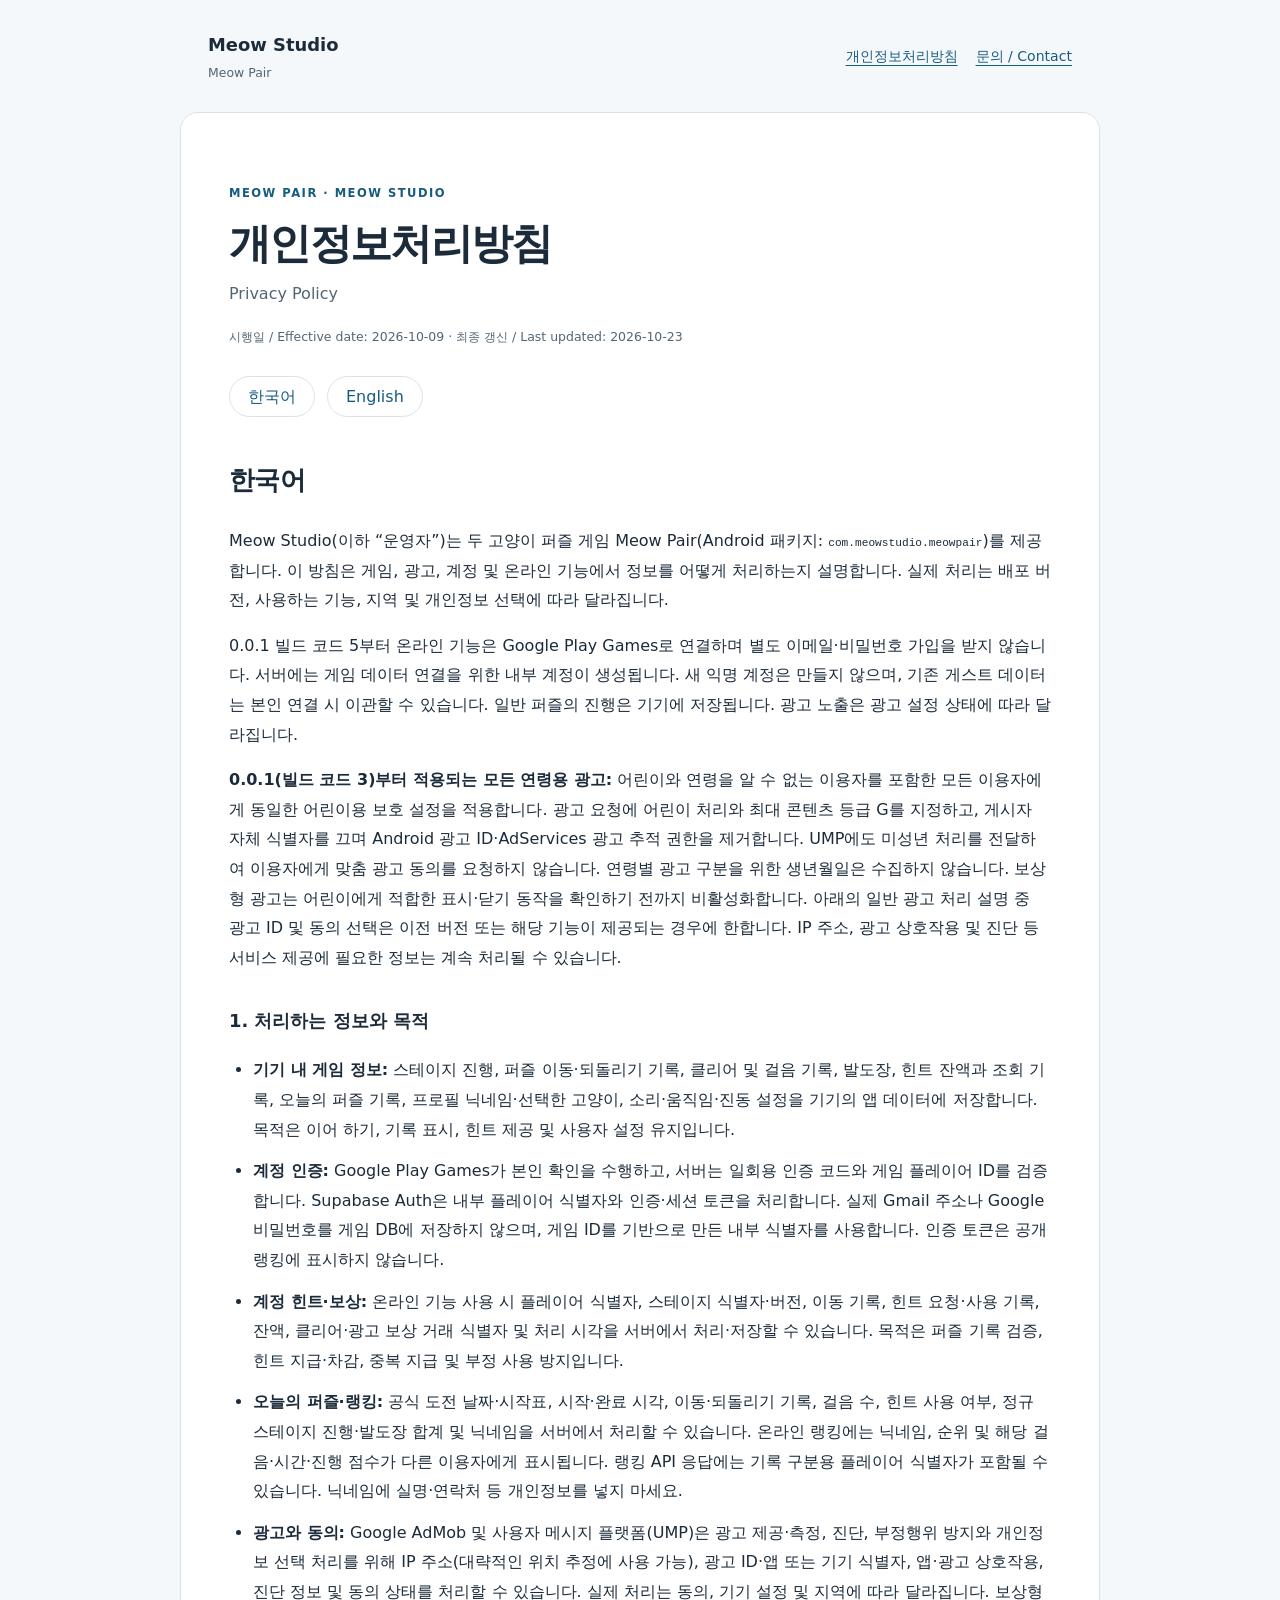
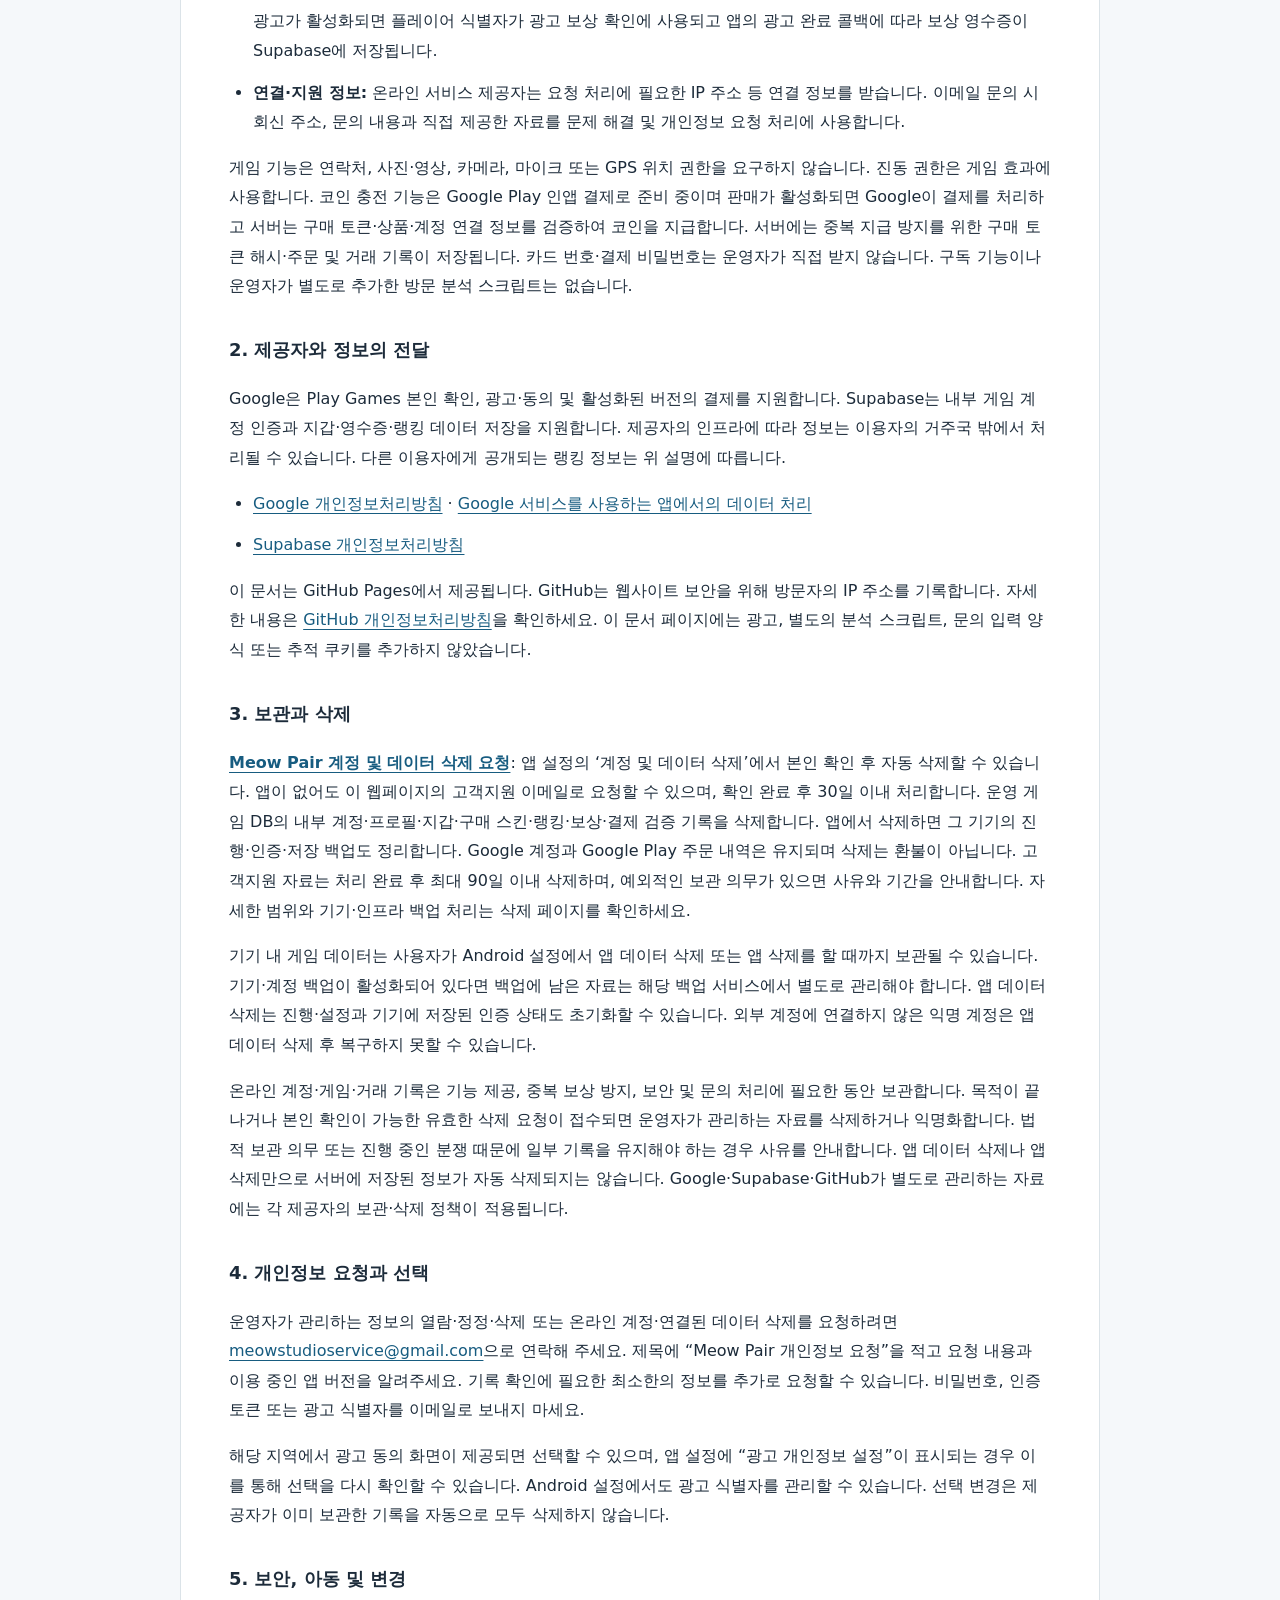
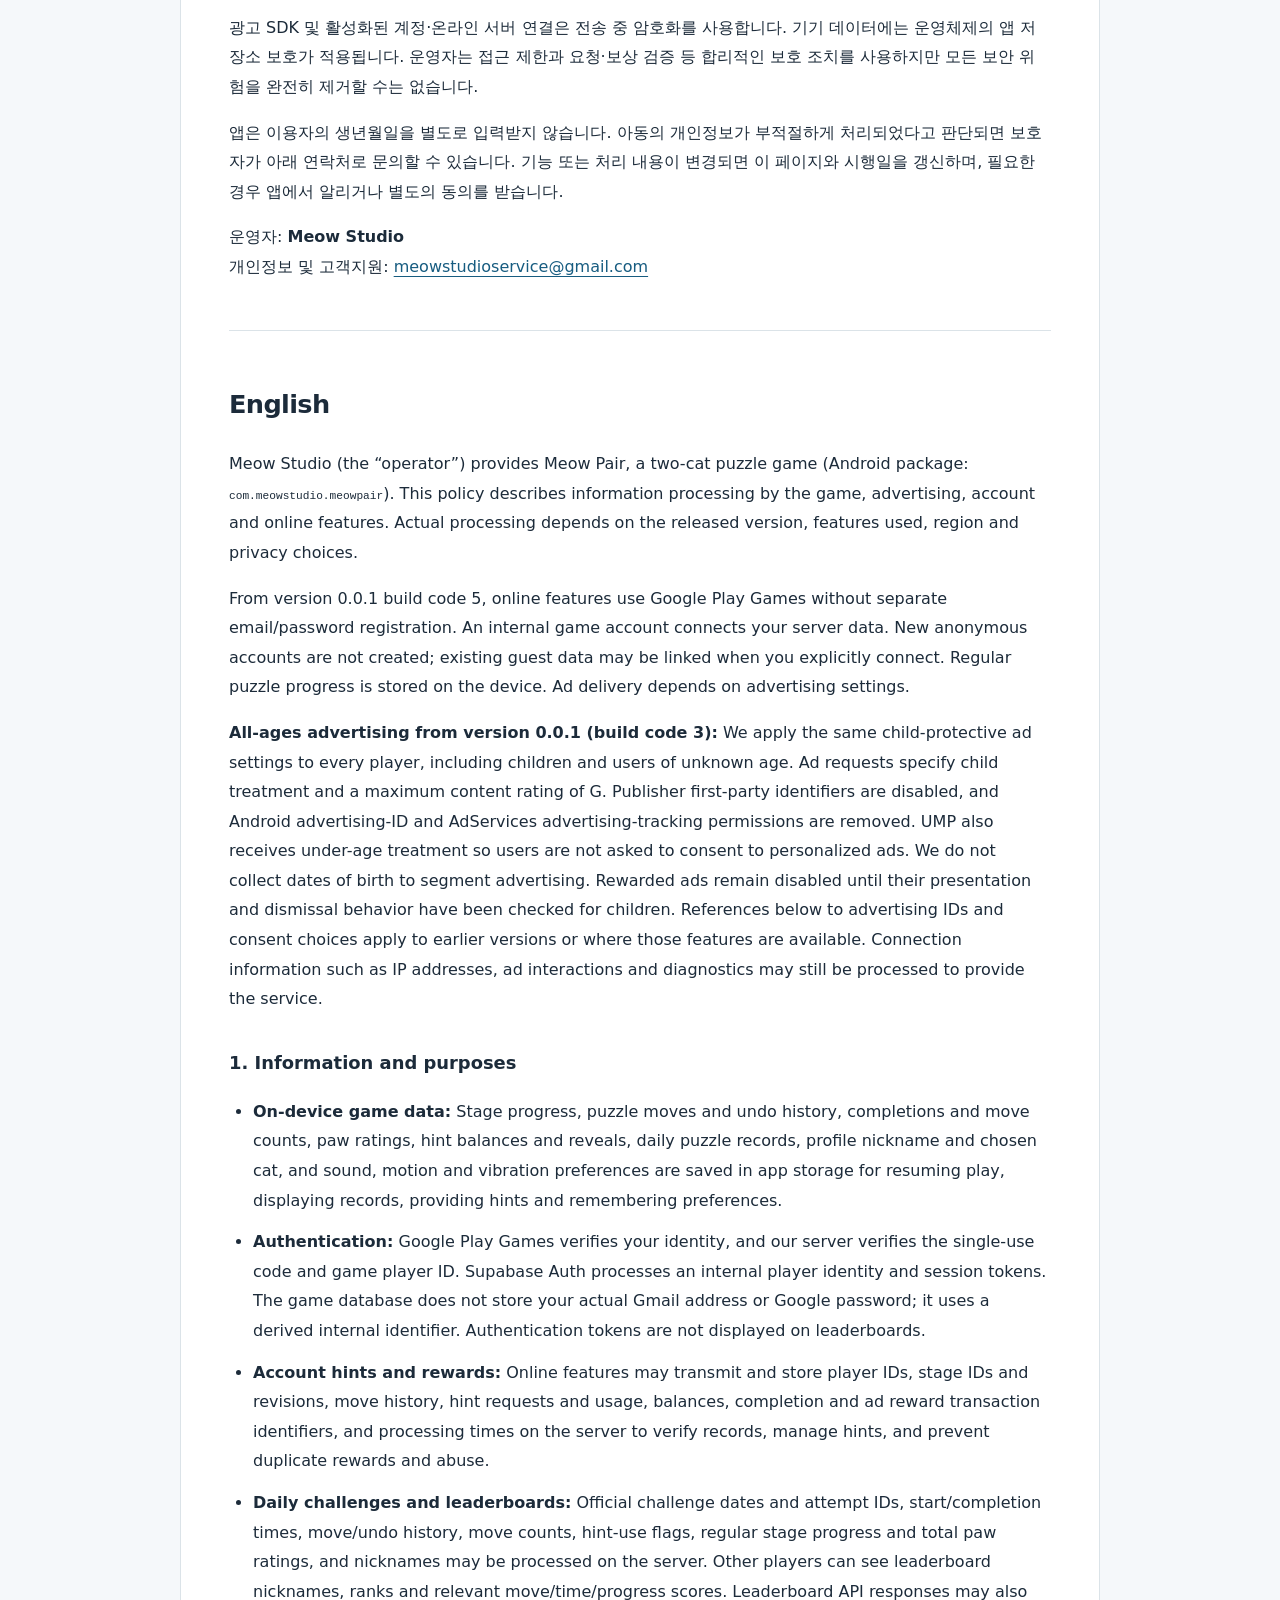
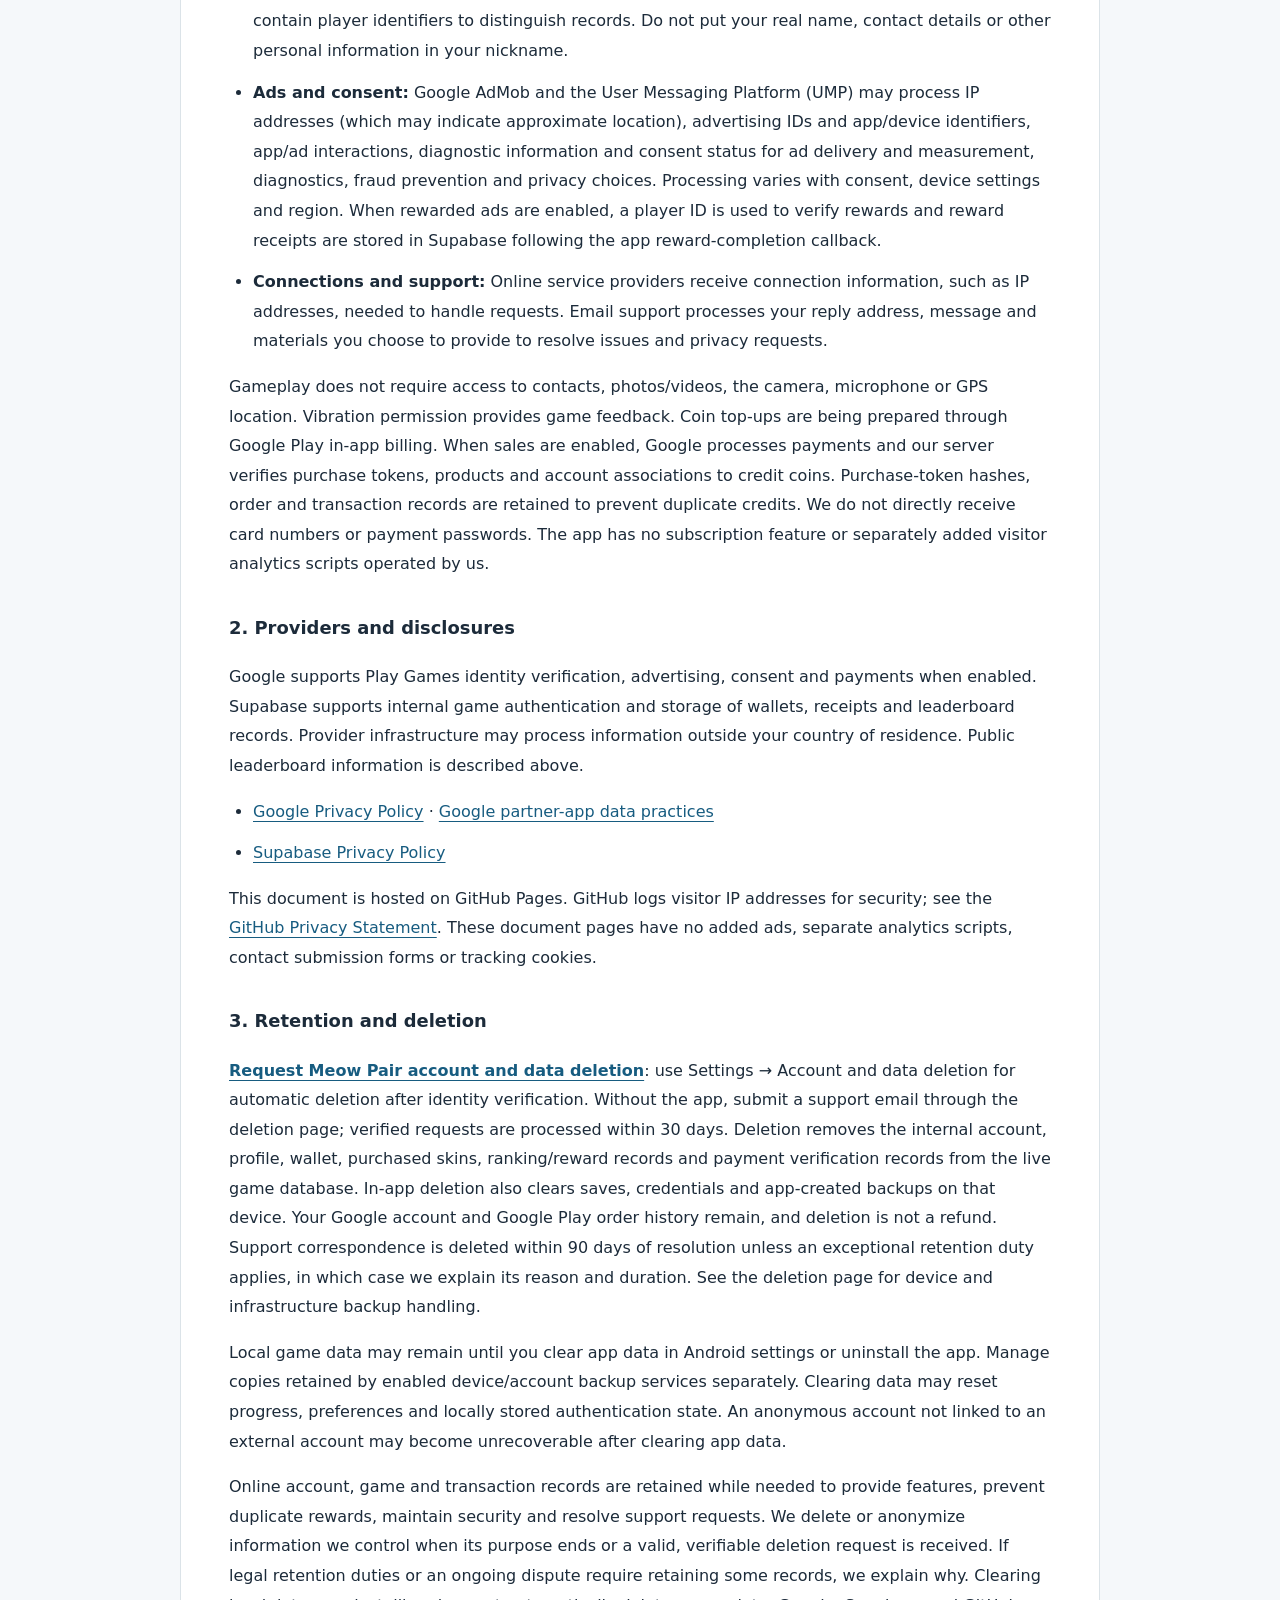
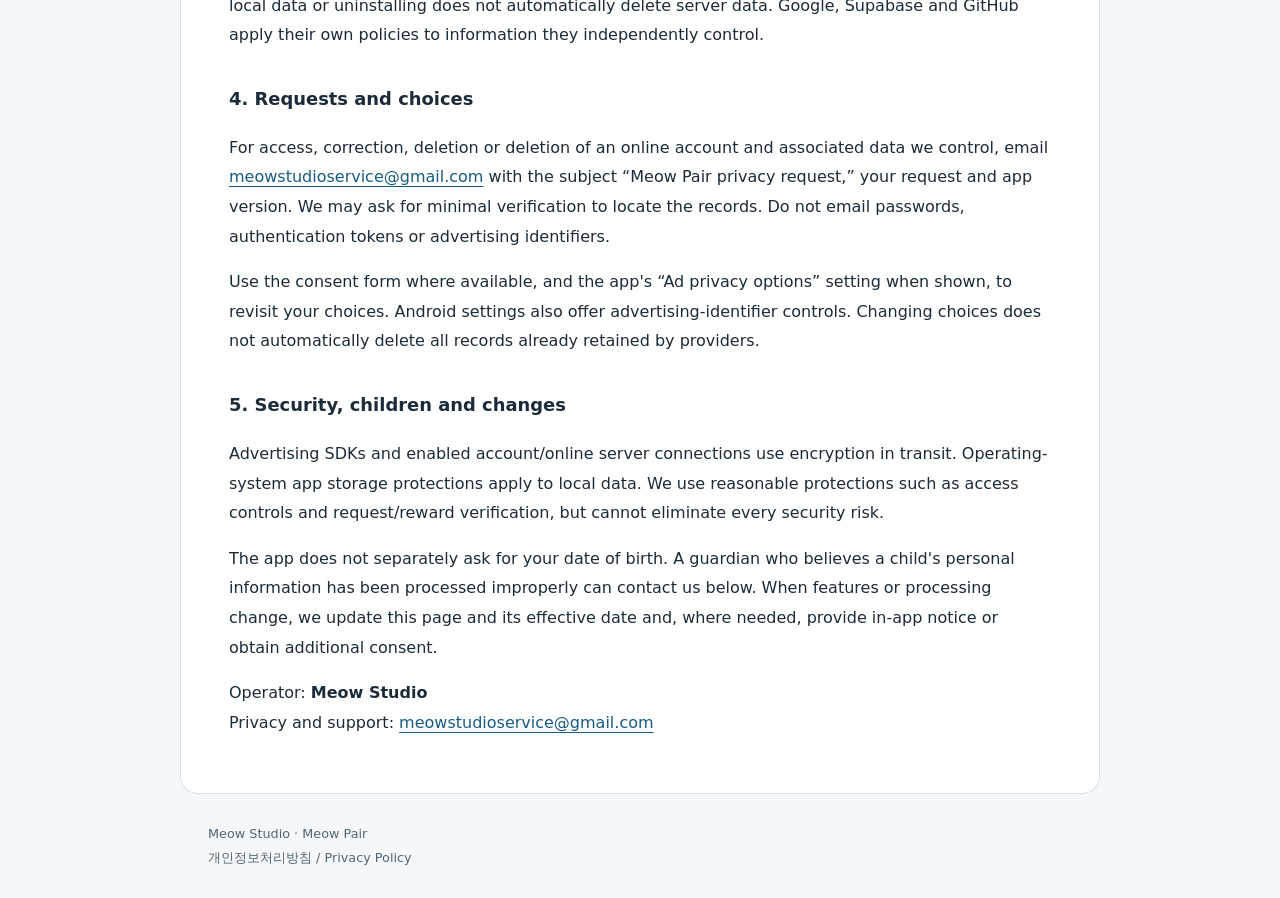
==== commit c831a0bc: "docs: 계정 삭제 요청 페이지와 개인정보 안내 게시" ====
--- a/privacy.html
+++ b/privacy.html
@@ -4,25 +4,27 @@
 <body>
 <a class="skip" href="#main">본문으로 / Skip to content</a>
 <header><a class="brand" href="index.html">Meow Studio <span>Meow Pair</span></a><nav aria-label="문서 / Documents"><a href="privacy.html" aria-current="page">개인정보처리방침</a><a href="#contact">문의 / Contact</a></nav></header>
-<main id="main"><p class="eyebrow">MEOW PAIR · MEOW STUDIO</p><h1>개인정보처리방침</h1><p class="subtitle">Privacy Policy</p><p class="meta">시행일 / Effective date: 2026-10-09 · 최종 갱신 / Last updated: 2026-10-09</p>
+<main id="main"><p class="eyebrow">MEOW PAIR · MEOW STUDIO</p><h1>개인정보처리방침</h1><p class="subtitle">Privacy Policy</p><p class="meta">시행일 / Effective date: 2026-10-09 · 최종 갱신 / Last updated: 2026-10-23</p>
 <nav class="language" aria-label="언어 / Language"><a href="#ko">한국어</a><a href="#en">English</a></nav>
 <section id="ko" lang="ko"><h2>한국어</h2>
 <p>Meow Studio(이하 “운영자”)는 두 고양이 퍼즐 게임 Meow Pair(Android 패키지: <code>com.meowstudio.meowpair</code>)를 제공합니다. 이 방침은 게임, 광고, 계정 및 온라인 기능에서 정보를 어떻게 처리하는지 설명합니다. 실제 처리는 배포 버전, 사용하는 기능, 지역 및 개인정보 선택에 따라 달라집니다.</p>
-<p>2026년 10월 9일 기준 테스트 버전은 게임 진행을 기기에 저장하며, Supabase 익명 계정의 힌트 지갑과 온라인 랭킹을 사용합니다. 광고 SDK는 포함되어 있으나 노출은 광고 및 동의 설정 상태에 따라 달라집니다. 아래의 계정·온라인 처리 설명은 해당 기능이 활성화된 버전에 적용됩니다.</p>
+<p>0.0.1 빌드 코드 5부터 온라인 기능은 Google Play Games로 연결하며 별도 이메일·비밀번호 가입을 받지 않습니다. 서버에는 게임 데이터 연결을 위한 내부 계정이 생성됩니다. 새 익명 계정은 만들지 않으며, 기존 게스트 데이터는 본인 연결 시 이관할 수 있습니다. 일반 퍼즐의 진행은 기기에 저장됩니다. 광고 노출은 광고 설정 상태에 따라 달라집니다.</p>
+<p><strong>0.0.1(빌드 코드 3)부터 적용되는 모든 연령용 광고:</strong> 어린이와 연령을 알 수 없는 이용자를 포함한 모든 이용자에게 동일한 어린이용 보호 설정을 적용합니다. 광고 요청에 어린이 처리와 최대 콘텐츠 등급 G를 지정하고, 게시자 자체 식별자를 끄며 Android 광고 ID·AdServices 광고 추적 권한을 제거합니다. UMP에도 미성년 처리를 전달하여 이용자에게 맞춤 광고 동의를 요청하지 않습니다. 연령별 광고 구분을 위한 생년월일은 수집하지 않습니다. 보상형 광고는 어린이에게 적합한 표시·닫기 동작을 확인하기 전까지 비활성화합니다. 아래의 일반 광고 처리 설명 중 광고 ID 및 동의 선택은 이전 버전 또는 해당 기능이 제공되는 경우에 한합니다. IP 주소, 광고 상호작용 및 진단 등 서비스 제공에 필요한 정보는 계속 처리될 수 있습니다.</p>
 <h3>1. 처리하는 정보와 목적</h3><ul>
 <li><strong>기기 내 게임 정보:</strong> 스테이지 진행, 퍼즐 이동·되돌리기 기록, 클리어 및 걸음 기록, 발도장, 힌트 잔액과 조회 기록, 오늘의 퍼즐 기록, 프로필 닉네임·선택한 고양이, 소리·움직임·진동 설정을 기기의 앱 데이터에 저장합니다. 목적은 이어 하기, 기록 표시, 힌트 제공 및 사용자 설정 유지입니다.</li>
-<li><strong>계정 인증:</strong> 계정 기능이 활성화되면 Supabase Auth이 플레이어 식별자, 인증·세션 토큰 및 인증에 필요한 연결 정보를 처리합니다. 익명 계정을 사용할 수 있습니다. 인증 토큰은 서버에서 이용자를 확인하는 데 쓰이며 공개 랭킹에 표시하지 않습니다.</li>
+<li><strong>계정 인증:</strong> Google Play Games가 본인 확인을 수행하고, 서버는 일회용 인증 코드와 게임 플레이어 ID를 검증합니다. Supabase Auth은 내부 플레이어 식별자와 인증·세션 토큰을 처리합니다. 실제 Gmail 주소나 Google 비밀번호를 게임 DB에 저장하지 않으며, 게임 ID를 기반으로 만든 내부 식별자를 사용합니다. 인증 토큰은 공개 랭킹에 표시하지 않습니다.</li>
 <li><strong>계정 힌트·보상:</strong> 온라인 기능 사용 시 플레이어 식별자, 스테이지 식별자·버전, 이동 기록, 힌트 요청·사용 기록, 잔액, 클리어·광고 보상 거래 식별자 및 처리 시각을 서버에서 처리·저장할 수 있습니다. 목적은 퍼즐 기록 검증, 힌트 지급·차감, 중복 지급 및 부정 사용 방지입니다.</li>
 <li><strong>오늘의 퍼즐·랭킹:</strong> 공식 도전 날짜·시작표, 시작·완료 시각, 이동·되돌리기 기록, 걸음 수, 힌트 사용 여부, 정규 스테이지 진행·발도장 합계 및 닉네임을 서버에서 처리할 수 있습니다. 온라인 랭킹에는 닉네임, 순위 및 해당 걸음·시간·진행 점수가 다른 이용자에게 표시됩니다. 랭킹 API 응답에는 기록 구분용 플레이어 식별자가 포함될 수 있습니다. 닉네임에 실명·연락처 등 개인정보를 넣지 마세요.</li>
 <li><strong>광고와 동의:</strong> Google AdMob 및 사용자 메시지 플랫폼(UMP)은 광고 제공·측정, 진단, 부정행위 방지와 개인정보 선택 처리를 위해 IP 주소(대략적인 위치 추정에 사용 가능), 광고 ID·앱 또는 기기 식별자, 앱·광고 상호작용, 진단 정보 및 동의 상태를 처리할 수 있습니다. 실제 처리는 동의, 기기 설정 및 지역에 따라 달라집니다. 보상형 광고가 활성화되면 플레이어 식별자가 광고 보상 확인에 사용되고 앱의 광고 완료 콜백에 따라 보상 영수증이 Supabase에 저장됩니다.</li>
 <li><strong>연결·지원 정보:</strong> 온라인 서비스 제공자는 요청 처리에 필요한 IP 주소 등 연결 정보를 받습니다. 이메일 문의 시 회신 주소, 문의 내용과 직접 제공한 자료를 문제 해결 및 개인정보 요청 처리에 사용합니다.</li>
 </ul>
-<p>게임 기능은 연락처, 사진·영상, 카메라, 마이크 또는 GPS 위치 권한을 요구하지 않습니다. 진동 권한은 게임 효과에 사용합니다. 이 방침 시행일 기준 앱에는 인앱 결제·구독 기능이나 운영자가 별도로 추가한 방문 분석 스크립트가 없습니다.</p>
+<p>게임 기능은 연락처, 사진·영상, 카메라, 마이크 또는 GPS 위치 권한을 요구하지 않습니다. 진동 권한은 게임 효과에 사용합니다. 코인 충전 기능은 Google Play 인앱 결제로 준비 중이며 판매가 활성화되면 Google이 결제를 처리하고 서버는 구매 토큰·상품·계정 연결 정보를 검증하여 코인을 지급합니다. 서버에는 중복 지급 방지를 위한 구매 토큰 해시·주문 및 거래 기록이 저장됩니다. 카드 번호·결제 비밀번호는 운영자가 직접 받지 않습니다. 구독 기능이나 운영자가 별도로 추가한 방문 분석 스크립트는 없습니다.</p>
 <h3>2. 제공자와 정보의 전달</h3>
-<p>Google은 광고·동의 처리를 지원하며, Supabase는 익명 계정 인증과 힌트·영수증·랭킹 데이터 저장을 지원합니다. Play 게임즈 계정 연결은 현재 설정 전이며 해당 기능이 활성화된 버전에 적용됩니다. 제공자의 인프라에 따라 정보는 이용자의 거주국 밖에서 처리될 수 있습니다. 다른 이용자에게 공개되는 랭킹 정보는 위 설명에 따릅니다.</p>
+<p>Google은 Play Games 본인 확인, 광고·동의 및 활성화된 버전의 결제를 지원합니다. Supabase는 내부 게임 계정 인증과 지갑·영수증·랭킹 데이터 저장을 지원합니다. 제공자의 인프라에 따라 정보는 이용자의 거주국 밖에서 처리될 수 있습니다. 다른 이용자에게 공개되는 랭킹 정보는 위 설명에 따릅니다.</p>
 <ul><li><a href="https://policies.google.com/privacy">Google 개인정보처리방침</a> · <a href="https://policies.google.com/technologies/partner-sites">Google 서비스를 사용하는 앱에서의 데이터 처리</a></li><li><a href="https://supabase.com/privacy">Supabase 개인정보처리방침</a></li></ul>
 <p>이 문서는 GitHub Pages에서 제공됩니다. GitHub는 웹사이트 보안을 위해 방문자의 IP 주소를 기록합니다. 자세한 내용은 <a href="https://docs.github.com/en/site-policy/privacy-policies/github-general-privacy-statement">GitHub 개인정보처리방침</a>을 확인하세요. 이 문서 페이지에는 광고, 별도의 분석 스크립트, 문의 입력 양식 또는 추적 쿠키를 추가하지 않았습니다.</p>
 <h3>3. 보관과 삭제</h3>
+<p><strong><a href="delete-account.html">Meow Pair 계정 및 데이터 삭제 요청</a></strong>: 앱 설정의 ‘계정 및 데이터 삭제’에서 본인 확인 후 자동 삭제할 수 있습니다. 앱이 없어도 이 웹페이지의 고객지원 이메일로 요청할 수 있으며, 확인 완료 후 30일 이내 처리합니다. 운영 게임 DB의 내부 계정·프로필·지갑·구매 스킨·랭킹·보상·결제 검증 기록을 삭제합니다. 앱에서 삭제하면 그 기기의 진행·인증·저장 백업도 정리합니다. Google 계정과 Google Play 주문 내역은 유지되며 삭제는 환불이 아닙니다. 고객지원 자료는 처리 완료 후 최대 90일 이내 삭제하며, 예외적인 보관 의무가 있으면 사유와 기간을 안내합니다. 자세한 범위와 기기·인프라 백업 처리는 삭제 페이지를 확인하세요.</p>
 <p>기기 내 게임 데이터는 사용자가 Android 설정에서 앱 데이터 삭제 또는 앱 삭제를 할 때까지 보관될 수 있습니다. 기기·계정 백업이 활성화되어 있다면 백업에 남은 자료는 해당 백업 서비스에서 별도로 관리해야 합니다. 앱 데이터 삭제는 진행·설정과 기기에 저장된 인증 상태도 초기화할 수 있습니다. 외부 계정에 연결하지 않은 익명 계정은 앱 데이터 삭제 후 복구하지 못할 수 있습니다.</p>
 <p>온라인 계정·게임·거래 기록은 기능 제공, 중복 보상 방지, 보안 및 문의 처리에 필요한 동안 보관합니다. 목적이 끝나거나 본인 확인이 가능한 유효한 삭제 요청이 접수되면 운영자가 관리하는 자료를 삭제하거나 익명화합니다. 법적 보관 의무 또는 진행 중인 분쟁 때문에 일부 기록을 유지해야 하는 경우 사유를 안내합니다. 앱 데이터 삭제나 앱 삭제만으로 서버에 저장된 정보가 자동 삭제되지는 않습니다. Google·Supabase·GitHub가 별도로 관리하는 자료에는 각 제공자의 보관·삭제 정책이 적용됩니다.</p>
 <h3>4. 개인정보 요청과 선택</h3>
@@ -34,20 +36,22 @@
 <p id="contact">운영자: <strong>Meow Studio</strong><br>개인정보 및 고객지원: <a href="mailto:meowstudioservice@gmail.com">meowstudioservice@gmail.com</a></p></section>
 <section id="en" lang="en"><h2>English</h2>
 <p>Meow Studio (the “operator”) provides Meow Pair, a two-cat puzzle game (Android package: <code>com.meowstudio.meowpair</code>). This policy describes information processing by the game, advertising, account and online features. Actual processing depends on the released version, features used, region and privacy choices.</p>
-<p>As of October 9, 2026, the test version saves game progress on the device and uses Supabase anonymous accounts for the hint wallet and online leaderboards. Advertising SDKs are included, but ad delivery depends on advertising and consent configuration. The account and online descriptions below apply to versions with those features enabled.</p>
+<p>From version 0.0.1 build code 5, online features use Google Play Games without separate email/password registration. An internal game account connects your server data. New anonymous accounts are not created; existing guest data may be linked when you explicitly connect. Regular puzzle progress is stored on the device. Ad delivery depends on advertising settings.</p>
+<p><strong>All-ages advertising from version 0.0.1 (build code 3):</strong> We apply the same child-protective ad settings to every player, including children and users of unknown age. Ad requests specify child treatment and a maximum content rating of G. Publisher first-party identifiers are disabled, and Android advertising-ID and AdServices advertising-tracking permissions are removed. UMP also receives under-age treatment so users are not asked to consent to personalized ads. We do not collect dates of birth to segment advertising. Rewarded ads remain disabled until their presentation and dismissal behavior have been checked for children. References below to advertising IDs and consent choices apply to earlier versions or where those features are available. Connection information such as IP addresses, ad interactions and diagnostics may still be processed to provide the service.</p>
 <h3>1. Information and purposes</h3><ul>
 <li><strong>On-device game data:</strong> Stage progress, puzzle moves and undo history, completions and move counts, paw ratings, hint balances and reveals, daily puzzle records, profile nickname and chosen cat, and sound, motion and vibration preferences are saved in app storage for resuming play, displaying records, providing hints and remembering preferences.</li>
-<li><strong>Authentication:</strong> When accounts are enabled, Supabase Auth processes player identifiers, authentication/session tokens and connection information needed for sign-in. Anonymous accounts may be used. Authentication tokens identify the player to our server and are not displayed on leaderboards.</li>
+<li><strong>Authentication:</strong> Google Play Games verifies your identity, and our server verifies the single-use code and game player ID. Supabase Auth processes an internal player identity and session tokens. The game database does not store your actual Gmail address or Google password; it uses a derived internal identifier. Authentication tokens are not displayed on leaderboards.</li>
 <li><strong>Account hints and rewards:</strong> Online features may transmit and store player IDs, stage IDs and revisions, move history, hint requests and usage, balances, completion and ad reward transaction identifiers, and processing times on the server to verify records, manage hints, and prevent duplicate rewards and abuse.</li>
 <li><strong>Daily challenges and leaderboards:</strong> Official challenge dates and attempt IDs, start/completion times, move/undo history, move counts, hint-use flags, regular stage progress and total paw ratings, and nicknames may be processed on the server. Other players can see leaderboard nicknames, ranks and relevant move/time/progress scores. Leaderboard API responses may also contain player identifiers to distinguish records. Do not put your real name, contact details or other personal information in your nickname.</li>
 <li><strong>Ads and consent:</strong> Google AdMob and the User Messaging Platform (UMP) may process IP addresses (which may indicate approximate location), advertising IDs and app/device identifiers, app/ad interactions, diagnostic information and consent status for ad delivery and measurement, diagnostics, fraud prevention and privacy choices. Processing varies with consent, device settings and region. When rewarded ads are enabled, a player ID is used to verify rewards and reward receipts are stored in Supabase following the app reward-completion callback.</li>
 <li><strong>Connections and support:</strong> Online service providers receive connection information, such as IP addresses, needed to handle requests. Email support processes your reply address, message and materials you choose to provide to resolve issues and privacy requests.</li></ul>
-<p>Gameplay does not require access to contacts, photos/videos, the camera, microphone or GPS location. Vibration permission provides game feedback. At this policy's effective date, the app has no in-app purchase/subscription feature or separately added visitor analytics scripts operated by us.</p>
+<p>Gameplay does not require access to contacts, photos/videos, the camera, microphone or GPS location. Vibration permission provides game feedback. Coin top-ups are being prepared through Google Play in-app billing. When sales are enabled, Google processes payments and our server verifies purchase tokens, products and account associations to credit coins. Purchase-token hashes, order and transaction records are retained to prevent duplicate credits. We do not directly receive card numbers or payment passwords. The app has no subscription feature or separately added visitor analytics scripts operated by us.</p>
 <h3>2. Providers and disclosures</h3>
-<p>Google supports advertising and consent. Supabase supports anonymous authentication and storage of hints, reward receipts and leaderboard records. Play Games account linking is not configured in the current version and applies when enabled. Provider infrastructure may process information outside your country of residence. Public leaderboard information is described above.</p>
+<p>Google supports Play Games identity verification, advertising, consent and payments when enabled. Supabase supports internal game authentication and storage of wallets, receipts and leaderboard records. Provider infrastructure may process information outside your country of residence. Public leaderboard information is described above.</p>
 <ul><li><a href="https://policies.google.com/privacy">Google Privacy Policy</a> · <a href="https://policies.google.com/technologies/partner-sites">Google partner-app data practices</a></li><li><a href="https://supabase.com/privacy">Supabase Privacy Policy</a></li></ul>
 <p>This document is hosted on GitHub Pages. GitHub logs visitor IP addresses for security; see the <a href="https://docs.github.com/en/site-policy/privacy-policies/github-general-privacy-statement">GitHub Privacy Statement</a>. These document pages have no added ads, separate analytics scripts, contact submission forms or tracking cookies.</p>
 <h3>3. Retention and deletion</h3>
+<p><strong><a href="delete-account.html#english">Request Meow Pair account and data deletion</a></strong>: use Settings → Account and data deletion for automatic deletion after identity verification. Without the app, submit a support email through the deletion page; verified requests are processed within 30 days. Deletion removes the internal account, profile, wallet, purchased skins, ranking/reward records and payment verification records from the live game database. In-app deletion also clears saves, credentials and app-created backups on that device. Your Google account and Google Play order history remain, and deletion is not a refund. Support correspondence is deleted within 90 days of resolution unless an exceptional retention duty applies, in which case we explain its reason and duration. See the deletion page for device and infrastructure backup handling.</p>
 <p>Local game data may remain until you clear app data in Android settings or uninstall the app. Manage copies retained by enabled device/account backup services separately. Clearing data may reset progress, preferences and locally stored authentication state. An anonymous account not linked to an external account may become unrecoverable after clearing app data.</p>
 <p>Online account, game and transaction records are retained while needed to provide features, prevent duplicate rewards, maintain security and resolve support requests. We delete or anonymize information we control when its purpose ends or a valid, verifiable deletion request is received. If legal retention duties or an ongoing dispute require retaining some records, we explain why. Clearing local data or uninstalling does not automatically delete server data. Google, Supabase and GitHub apply their own policies to information they independently control.</p>
 <h3>4. Requests and choices</h3>
--- a/styles.css
+++ b/styles.css
@@ -30,7 +30,7 @@
 th, td { padding:12px; border-bottom:1px solid var(--line); vertical-align:top; }
 thead { background:#f0f5f8; }
 .cards { display:grid; grid-template-columns:1fr 1fr; gap:18px; margin:28px 0; }
-.card { padding:24px; border:1px solid var(--line); border-radius:12px; text-decoration:none; }
+.card { display:block; padding:24px; border:1px solid var(--line); border-radius:12px; text-decoration:none; }
 .card strong, .card span { display:block; }
 .card p { color:var(--muted); font-size:.9rem; }
 footer { font-size:.8rem; color:var(--muted); }
